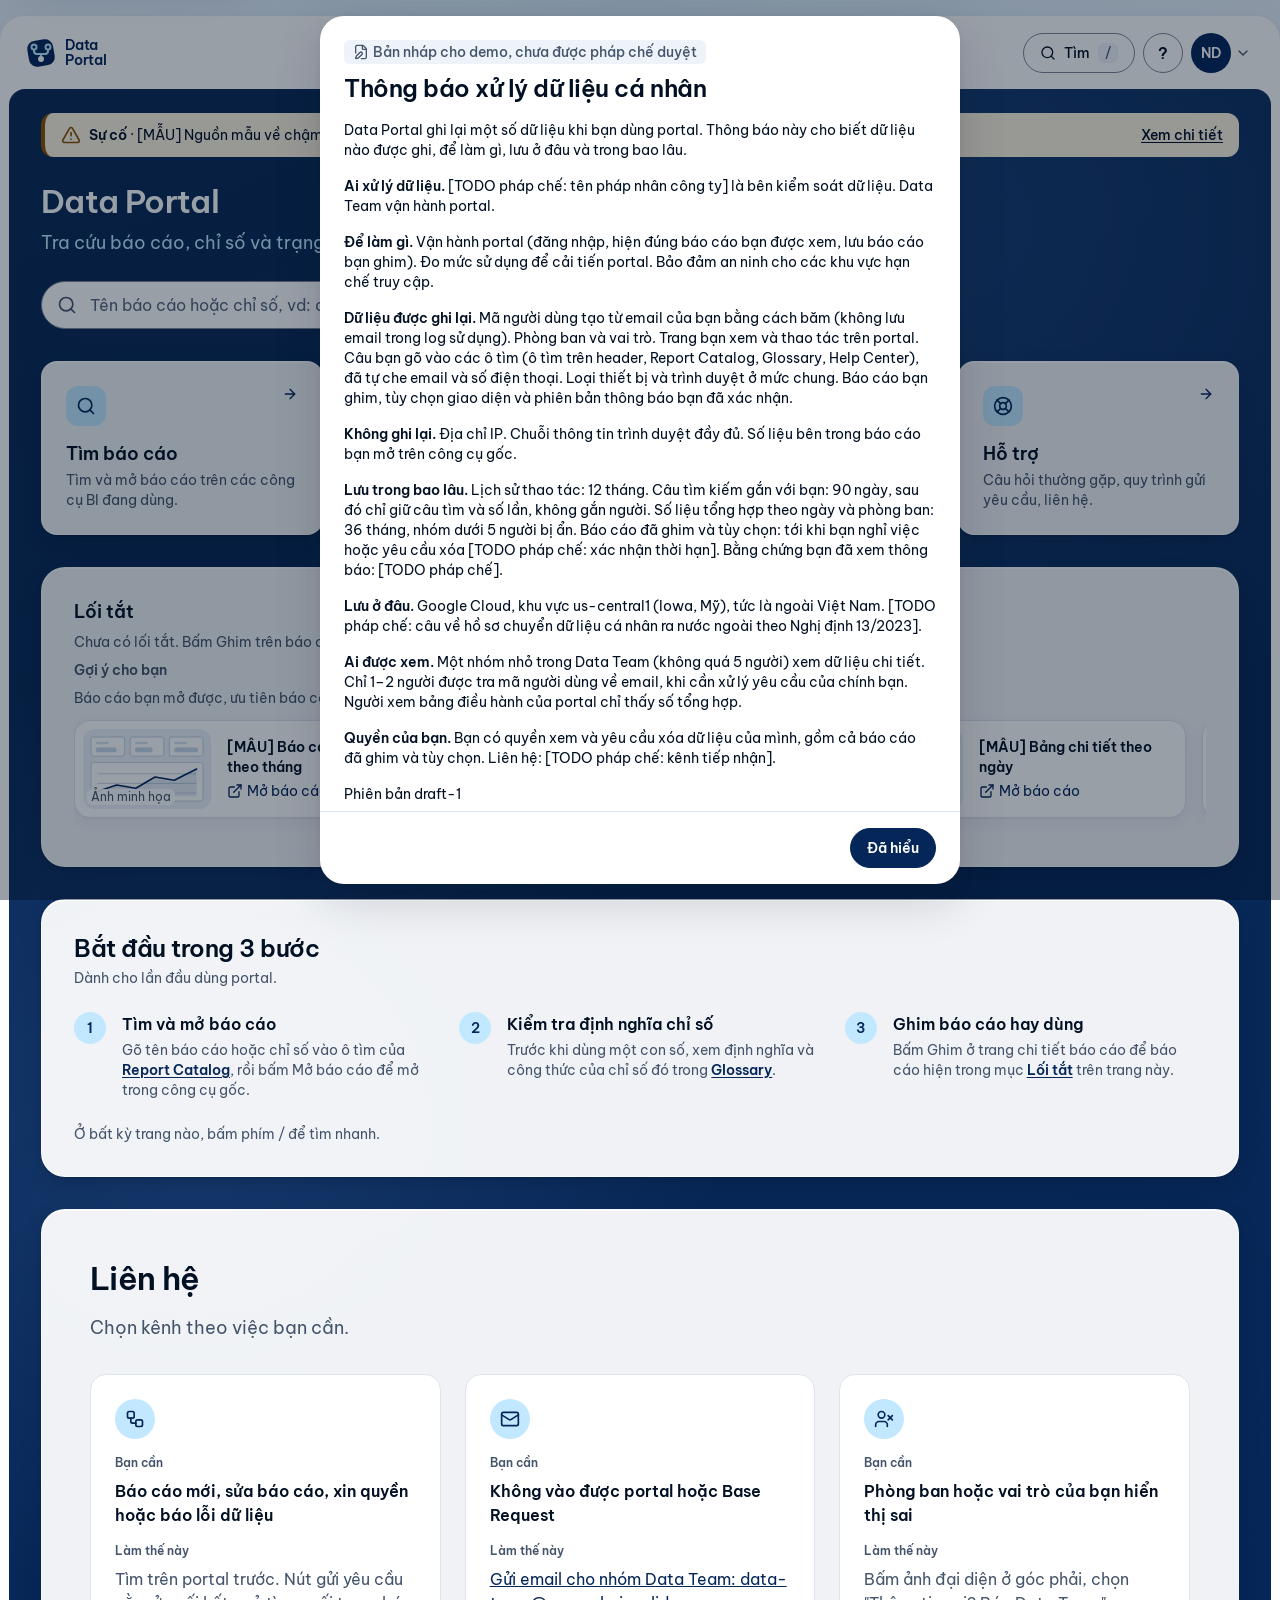
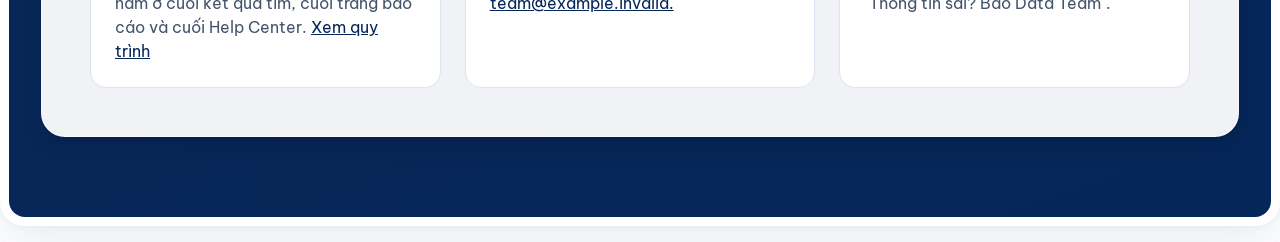
==== index.html @ cdd602af "Deploy prototype build from feat/catalog-v3 (73fa796) Co-Authored-By: Claude Opus 5.5 <noreply@anthr" ====
<!doctype html>
<html lang="vi">
  <head>
    <meta charset="UTF-8" />
    <meta name="viewport" content="width=device-width, initial-scale=1.0" />
    <meta name="robots" content="noindex, nofollow" />
    <meta name="referrer" content="no-referrer" />
    <link rel="icon" type="image/svg+xml" href="./assets/favicon-LpK0YqdS.svg" />
    <title>Data Portal</title>
    <script type="module" crossorigin src="./assets/index-B3Zd-dQx.js"></script>
    <link rel="stylesheet" crossorigin href="./assets/index-C2v8ZZpq.css">
  </head>
  <body>
    <div id="root"></div>
  </body>
</html>
---- assets/index-C2v8ZZpq.css ----
@font-face{font-family:Be Vietnam Pro;font-style:normal;font-display:swap;font-weight:400;src:url(./be-vietnam-pro-vietnamese-400-normal-CRcqvyg1.woff2) format("woff2"),url(./be-vietnam-pro-vietnamese-400-normal-BuGn0gnm.woff) format("woff");unicode-range:U+0102-0103,U+0110-0111,U+0128-0129,U+0168-0169,U+01A0-01A1,U+01AF-01B0,U+0300-0301,U+0303-0304,U+0308-0309,U+0323,U+0329,U+1EA0-1EF9,U+20AB}@font-face{font-family:Be Vietnam Pro;font-style:normal;font-display:swap;font-weight:400;src:url(./be-vietnam-pro-latin-ext-400-normal-CiZNW1ec.woff2) format("woff2"),url(./be-vietnam-pro-latin-ext-400-normal-DYBYyMQr.woff) format("woff");unicode-range:U+0100-02BA,U+02BD-02C5,U+02C7-02CC,U+02CE-02D7,U+02DD-02FF,U+0304,U+0308,U+0329,U+1D00-1DBF,U+1E00-1E9F,U+1EF2-1EFF,U+2020,U+20A0-20AB,U+20AD-20C0,U+2113,U+2C60-2C7F,U+A720-A7FF}@font-face{font-family:Be Vietnam Pro;font-style:normal;font-display:swap;font-weight:400;src:url(./be-vietnam-pro-latin-400-normal-PpnXBOrz.woff2) format("woff2"),url(./be-vietnam-pro-latin-400-normal-bXgqVju9.woff) format("woff");unicode-range:U+0000-00FF,U+0131,U+0152-0153,U+02BB-02BC,U+02C6,U+02DA,U+02DC,U+0304,U+0308,U+0329,U+2000-206F,U+20AC,U+2122,U+2191,U+2193,U+2212,U+2215,U+FEFF,U+FFFD}@font-face{font-family:Be Vietnam Pro;font-style:normal;font-display:swap;font-weight:500;src:url(./be-vietnam-pro-vietnamese-500-normal-DREgrEoJ.woff2) format("woff2"),url(./be-vietnam-pro-vietnamese-500-normal-CfdwVo8-.woff) format("woff");unicode-range:U+0102-0103,U+0110-0111,U+0128-0129,U+0168-0169,U+01A0-01A1,U+01AF-01B0,U+0300-0301,U+0303-0304,U+0308-0309,U+0323,U+0329,U+1EA0-1EF9,U+20AB}@font-face{font-family:Be Vietnam Pro;font-style:normal;font-display:swap;font-weight:500;src:url(./be-vietnam-pro-latin-ext-500-normal-h0Fp6aX0.woff2) format("woff2"),url(./be-vietnam-pro-latin-ext-500-normal-CK0UkkKf.woff) format("woff");unicode-range:U+0100-02BA,U+02BD-02C5,U+02C7-02CC,U+02CE-02D7,U+02DD-02FF,U+0304,U+0308,U+0329,U+1D00-1DBF,U+1E00-1E9F,U+1EF2-1EFF,U+2020,U+20A0-20AB,U+20AD-20C0,U+2113,U+2C60-2C7F,U+A720-A7FF}@font-face{font-family:Be Vietnam Pro;font-style:normal;font-display:swap;font-weight:500;src:url(./be-vietnam-pro-latin-500-normal-B6LVzGNe.woff2) format("woff2"),url(./be-vietnam-pro-latin-500-normal-BJkVuMHw.woff) format("woff");unicode-range:U+0000-00FF,U+0131,U+0152-0153,U+02BB-02BC,U+02C6,U+02DA,U+02DC,U+0304,U+0308,U+0329,U+2000-206F,U+20AC,U+2122,U+2191,U+2193,U+2212,U+2215,U+FEFF,U+FFFD}@font-face{font-family:Be Vietnam Pro;font-style:normal;font-display:swap;font-weight:600;src:url(./be-vietnam-pro-vietnamese-600-normal-nyU-ZL2p.woff2) format("woff2"),url(./be-vietnam-pro-vietnamese-600-normal-DkpCIyan.woff) format("woff");unicode-range:U+0102-0103,U+0110-0111,U+0128-0129,U+0168-0169,U+01A0-01A1,U+01AF-01B0,U+0300-0301,U+0303-0304,U+0308-0309,U+0323,U+0329,U+1EA0-1EF9,U+20AB}@font-face{font-family:Be Vietnam Pro;font-style:normal;font-display:swap;font-weight:600;src:url(./be-vietnam-pro-latin-ext-600-normal-BNd8euf0.woff2) format("woff2"),url(./be-vietnam-pro-latin-ext-600-normal-BeUwKxhG.woff) format("woff");unicode-range:U+0100-02BA,U+02BD-02C5,U+02C7-02CC,U+02CE-02D7,U+02DD-02FF,U+0304,U+0308,U+0329,U+1D00-1DBF,U+1E00-1E9F,U+1EF2-1EFF,U+2020,U+20A0-20AB,U+20AD-20C0,U+2113,U+2C60-2C7F,U+A720-A7FF}@font-face{font-family:Be Vietnam Pro;font-style:normal;font-display:swap;font-weight:600;src:url(./be-vietnam-pro-latin-600-normal-BZDkUTrt.woff2) format("woff2"),url(./be-vietnam-pro-latin-600-normal-5IO4e7bK.woff) format("woff");unicode-range:U+0000-00FF,U+0131,U+0152-0153,U+02BB-02BC,U+02C6,U+02DA,U+02DC,U+0304,U+0308,U+0329,U+2000-206F,U+20AC,U+2122,U+2191,U+2193,U+2212,U+2215,U+FEFF,U+FFFD}:root{color-scheme:light;--color-page-bg-start: #eef3fa;--color-page-bg-end: #f7f9fc;--gradient-page: radial-gradient(120% 60% at 50% 0%, rgba(193, 232, 255, .45) 0%, rgba(193, 232, 255, 0) 60%), linear-gradient(180deg, var(--color-page-bg-start) 0%, var(--color-page-bg-end) 100%);--color-frame-bg: #ffffff;--color-frame-border: rgba(255, 255, 255, .7);--frame-max-width: none;--frame-margin: 16px;--frame-inset: 8px;--color-bg: #f4f7fb;--color-surface: #ffffff;--color-surface-subtle: #eef3fa;--color-surface-hover: #f4f7fb;--color-text: #021024;--color-text-muted: #44546b;--color-text-subtle: #56667e;--color-text-on-accent: #ffffff;--color-text-disabled: #8a99ad;--color-border: #dce4ef;--color-border-strong: #7c8596;--color-accent: #052659;--color-accent-hover: #021024;--color-accent-active: #021024;--color-accent-subtle: #c1e8ff;--color-accent-strong-text: #052659;--color-focus-ring: #052659;--color-focus-ring-inverse: #c1e8ff;--focus-ring-width: 2px;--focus-ring-offset: 2px;--focus-ring: var(--focus-ring-width) solid var(--color-focus-ring);--color-inverse-bg: #052659;--color-inverse-text: #ffffff;--color-inverse-text-muted: #c1e8ff;--color-inverse-link: #c1e8ff;--color-inverse-border: rgba(193, 232, 255, .24);--color-status-ok: #146c43;--color-status-ok-bg: #e7f5ed;--color-status-warn: #8a5300;--color-status-warn-bg: #fdf3e1;--color-status-danger: #b42318;--color-status-danger-bg: #fdecea;--color-status-neutral: #44546b;--color-status-neutral-bg: #eef3fa;--color-canvas: #052659;--gradient-canvas: radial-gradient(70% 45% at 72% 8%, rgba(27, 63, 117, .9) 0%, rgba(27, 63, 117, 0) 70%), radial-gradient(60% 40% at 15% 60%, rgba(27, 63, 117, .7) 0%, rgba(27, 63, 117, 0) 70%), linear-gradient(160deg, #0b2a55 0%, #052659 100%);--color-on-canvas-text: #ffffff;--color-on-canvas-text-muted: #c1e8ff;--color-on-canvas-link: #c1e8ff;--color-on-canvas-link-hover: #ffffff;--color-on-canvas-border: rgba(193, 232, 255, .35);--color-nav-bg: #ffffff;--color-nav-bg-scrolled: rgba(255, 255, 255, .85);--nav-blur: 16px;--nav-saturate: 140%;--nav-filter: blur(var(--nav-blur)) saturate(var(--nav-saturate));--shadow-nav: 0 1px 0 rgba(5, 38, 89, .1), 0 8px 24px -12px rgba(2, 16, 36, .35);--color-content-bg: rgba(255, 255, 255, .94);--color-content-bg-hover: #ffffff;--color-content-border: rgba(255, 255, 255, .65);--shadow-content: inset 0 1px 0 rgba(255, 255, 255, .9), 0 1px 2px rgba(2, 16, 36, .2), 0 8px 24px -8px rgba(2, 16, 36, .35);--shadow-content-hover: inset 0 1px 0 rgba(255, 255, 255, 1), 0 2px 4px rgba(2, 16, 36, .24), 0 16px 40px -12px rgba(2, 16, 36, .45);--color-control-bg: #ffffff;--color-control-bg-hover: #f4f7fb;--color-control-bg-active: #eef3fa;--color-control-border: #7c8596;--color-control-border-hover: #44546b;--color-control-selected-bg: #c1e8ff;--color-control-selected-text: #052659;--color-control-disabled-bg: #eef3fa;--color-control-disabled-border: #dce4ef;--color-control-disabled-text: #8a99ad;--control-active-shift: 1px;--color-overlay-bg: rgba(255, 255, 255, .9);--overlay-blur: 24px;--overlay-saturate: 160%;--overlay-filter: blur(var(--overlay-blur)) saturate(var(--overlay-saturate));--color-overlay-border: rgba(255, 255, 255, .8);--shadow-overlay: 0 0 0 1px rgba(2, 16, 36, .1), 0 2px 8px rgba(2, 16, 36, .12), 0 24px 56px rgba(2, 16, 36, .32);--color-glass-bg: var(--color-nav-bg-scrolled);--color-glass-bg-strong: var(--color-overlay-bg);--color-glass-border: rgba(5, 38, 89, .1);--glass-blur: var(--nav-blur);--glass-saturate: var(--nav-saturate);--glass-filter: var(--nav-filter);--color-glass-fallback: #ffffff;--color-decor-strong: #5483b3;--color-decor: #7da0ca;--color-decor-tint: #c1e8ff;--color-decor-ring: rgba(125, 160, 202, .24);--color-connector: #5483b3;--gradient-hero: radial-gradient( 60% 80% at 50% 0%, rgba(193, 232, 255, .6) 0%, rgba(193, 232, 255, 0) 70% );--color-blueprint-bg: #eaf1fa;--color-blueprint-line: #b8c7db;--color-blueprint-block: #d5e1ef;--color-blueprint-data: rgba(84, 131, 179, .32);--color-blueprint-label-bg: rgba( 255, 255, 255, .9 );--color-scrim: rgba(2, 16, 36, .4);--color-skeleton: #e4ebf4;--color-skeleton-highlight: #eef3fa;--font-family-base: "Be Vietnam Pro", system-ui, -apple-system, "Segoe UI", Roboto, "Helvetica Neue", Arial, sans-serif;--font-family-mono: ui-monospace, "SFMono-Regular", Menlo, Consolas, monospace;--font-weight-regular: 400;--font-weight-medium: 500;--font-weight-semibold: 600;--font-size-caption: 12px;--line-height-caption: 16px;--font-size-small: 14px;--line-height-small: 20px;--font-size-body: 16px;--line-height-body: 24px;--font-size-lead: 18px;--line-height-lead: 28px;--font-size-title-sm: 18px;--line-height-title-sm: 24px;--font-size-title: 24px;--line-height-title: 32px;--font-size-display: 32px;--line-height-display: 40px;--letter-spacing-tight: -.02em;--space-half: 4px;--space-1: 8px;--space-2: 16px;--space-3: 24px;--space-4: 32px;--space-5: 40px;--space-6: 48px;--space-8: 64px;--space-10: 80px;--space-12: 96px;--size-control-sm: 32px;--size-control: 40px;--size-control-lg: 48px;--size-icon-sm: 16px;--size-icon: 20px;--icon-stroke-width: 2;--size-header: 72px;--size-logo: 32px;--size-tab-dot: 4px;--size-thumb-card-w: 128px;--size-thumb-card-h: 80px;--size-thumb-detail-max-w: 480px;--layout-max-width: 1440px;--layout-gutter: 32px;--layout-reading-width: 720px;--scroll-padding-top: calc(var(--size-header) + var(--space-1));--radius-sm: 6px;--radius-md: 12px;--radius-lg: 16px;--radius-xl: 24px;--radius-pill: 999px;--radius-control: 999px;--radius-frame: 24px;--radius-canvas: 16px;--shadow-card: 0 1px 2px rgba(5, 38, 89, .04), 0 4px 16px rgba(5, 38, 89, .05);--shadow-card-hover: 0 2px 4px rgba(5, 38, 89, .05), 0 12px 32px rgba(5, 38, 89, .1);--shadow-float: 0 16px 48px rgba(2, 16, 36, .16), 0 2px 8px rgba(2, 16, 36, .06);--shadow-header: 0 1px 0 rgba(5, 38, 89, .08);--shadow-frame: 0 24px 64px rgba(5, 38, 89, .08), 0 2px 8px rgba(5, 38, 89, .04);--z-base: 0;--z-sticky: 100;--z-dropdown: 200;--z-popover: 300;--z-toast: 400;--z-dialog: 500;--z-skip-link: 600;--duration-instant: 0ms;--duration-fast: .12s;--duration-base: .2s;--duration-slow: .32s;--easing-standard: cubic-bezier(.2, 0, 0, 1);--easing-exit: cubic-bezier(.4, 0, 1, 1)}@supports not ((backdrop-filter: blur(1px)) or (-webkit-backdrop-filter: blur(1px))){:root{--color-nav-bg-scrolled: var(--color-glass-fallback);--color-overlay-bg: var(--color-glass-fallback);--nav-filter: none;--overlay-filter: none}}@media(prefers-reduced-transparency:reduce){:root{--color-nav-bg-scrolled: var(--color-glass-fallback);--color-overlay-bg: var(--color-glass-fallback);--color-content-bg: var(--color-glass-fallback);--nav-filter: none;--overlay-filter: none}}@media(min-width:1440px){:root{--layout-gutter: 48px}}@media(prefers-reduced-motion:reduce){:root{--duration-fast: 0ms;--duration-base: 0ms;--duration-slow: 0ms}}@media(prefers-contrast:more){:root{--color-border: #7c8596;--color-text-muted: #22324a;--color-text-subtle: #22324a;--color-nav-bg-scrolled: var(--color-glass-fallback);--color-overlay-bg: var(--color-glass-fallback);--color-content-bg: var(--color-glass-fallback);--color-content-border: #7c8596;--color-overlay-border: #7c8596;--nav-filter: none;--overlay-filter: none;--gradient-canvas: none;--color-on-canvas-text-muted: #ffffff;--color-on-canvas-link: #ffffff}}@media(forced-colors:active){:root{--color-focus-ring: Highlight;--color-focus-ring-inverse: Highlight;--color-accent: LinkText;--color-border: CanvasText;--color-border-strong: CanvasText;--color-connector: CanvasText;--gradient-canvas: none;--color-content-border: CanvasText;--color-overlay-border: CanvasText;--color-on-canvas-link: LinkText;--nav-filter: none;--overlay-filter: none}}*,*:before,*:after{box-sizing:border-box}html{scroll-padding-top:var(--scroll-padding-top)}html,body{margin:0}body{font-family:var(--font-family-base);font-size:var(--font-size-body);line-height:var(--line-height-body);color:var(--color-text);background:var(--gradient-page);background-attachment:fixed;min-height:100dvh;-webkit-font-smoothing:antialiased}@media(max-width:859px){html{scroll-padding-top:calc(64px + var(--space-1))}}[hidden]{display:none!important}:focus-visible{outline:var(--focus-ring);outline-offset:var(--focus-ring-offset)}h1[tabindex="-1"]:focus:not(:focus-visible){outline:none}h1,h2,h3,p,ol,ul,dl,dd{margin:0}a{color:var(--color-accent)}button,input,select,textarea{font:inherit;color:inherit}svg.lucide{stroke-width:var(--icon-stroke-width);flex-shrink:0}.sr-only{position:absolute;width:1px;height:1px;padding:0;margin:-1px;overflow:hidden;clip:rect(0,0,0,0);white-space:nowrap;border:0}kbd{font-family:inherit}@media(prefers-reduced-motion:reduce){*,*:before,*:after{animation-duration:0ms!important;transition-duration:0ms!important;scroll-behavior:auto!important}}._btn_1yvcb_3{display:inline-flex;align-items:center;justify-content:center;gap:var(--space-1);min-height:var(--size-control);padding:0 var(--space-2);border-radius:var(--radius-control);font-family:inherit;font-size:var(--font-size-small);line-height:var(--line-height-small);font-weight:var(--font-weight-semibold);text-decoration:none;cursor:pointer;white-space:nowrap;transition:background-color var(--duration-fast) var(--easing-standard),border-color var(--duration-fast) var(--easing-standard),box-shadow var(--duration-fast) var(--easing-standard)}._btn_1yvcb_3:active:not(:disabled):not([aria-disabled=true]){transform:translateY(var(--control-active-shift))}._btn_1yvcb_3:disabled,._btn_1yvcb_3[aria-disabled=true]{cursor:default;background:var(--color-control-disabled-bg);border-color:var(--color-control-disabled-border);color:var(--color-control-disabled-text)}._btn_1yvcb_3 svg{width:var(--size-icon-sm);height:var(--size-icon-sm)}._primary_1yvcb_42{background:var(--color-accent);color:var(--color-text-on-accent);border:1px solid var(--color-accent)}._primary_1yvcb_42:hover:not(:disabled){background:var(--color-accent-hover);border-color:var(--color-accent-hover)}._primary_1yvcb_42:active:not(:disabled){background:var(--color-accent-active)}._secondary_1yvcb_55{background:var(--color-control-bg);color:var(--color-text);border:1px solid var(--color-control-border)}._secondary_1yvcb_55:hover:not(:disabled){background:var(--color-control-bg-hover);border-color:var(--color-control-border-hover)}._secondary_1yvcb_55:active:not(:disabled){background:var(--color-control-bg-active)}._small_1yvcb_68{min-height:var(--size-control-sm);padding:0 var(--space-2)}._large_1yvcb_73{min-height:var(--size-control-lg);padding:0 var(--space-3);font-size:var(--font-size-body)}._link_1yvcb_79{display:inline-flex;align-items:center;gap:var(--space-half);color:var(--color-accent);background:none;border:0;padding:0;font-size:inherit;cursor:pointer;text-decoration:none}._link_1yvcb_79:hover{text-decoration:underline}._canvasLink_1yvcb_97._canvasLink_1yvcb_97{color:var(--color-on-canvas-link);text-decoration:underline}._canvasLink_1yvcb_97._canvasLink_1yvcb_97:hover{color:var(--color-on-canvas-link-hover)}._canvasLink_1yvcb_97._canvasLink_1yvcb_97:focus-visible{outline-color:var(--color-focus-ring-inverse)}._link_1yvcb_79 svg{width:var(--size-icon-sm);height:var(--size-icon-sm)}._badge_1yvcb_113{display:inline-flex;align-items:center;gap:var(--space-half);height:24px;padding:0 var(--space-1);border-radius:var(--radius-sm);font-size:var(--font-size-small);line-height:var(--line-height-small);font-weight:var(--font-weight-medium);white-space:nowrap;border:1px solid transparent}._badge_1yvcb_113 svg{width:var(--size-icon-sm);height:var(--size-icon-sm)}._neutral_1yvcb_130{color:var(--color-status-neutral);background:var(--color-status-neutral-bg)}._ok_1yvcb_134{color:var(--color-status-ok);background:var(--color-status-ok-bg)}._warn_1yvcb_138{color:var(--color-status-warn);background:var(--color-status-warn-bg)}._danger_1yvcb_142{color:var(--color-status-danger);background:var(--color-status-danger-bg)}._certified_1yvcb_147{color:var(--color-accent-strong-text);background:var(--color-accent-subtle)}._eyebrow_1yvcb_153{display:inline-flex;align-items:center;gap:var(--space-half);padding:var(--space-half) var(--space-2);border-radius:var(--radius-pill);background:var(--color-accent-subtle);color:var(--color-accent-strong-text);font-size:var(--font-size-caption);line-height:var(--line-height-caption);font-weight:var(--font-weight-semibold)}._eyebrow_1yvcb_153 svg{width:14px;height:14px}button._badge_1yvcb_113{cursor:pointer;font-family:inherit}button._badge_1yvcb_113:hover{border-color:currentColor}@media(max-width:599px){._badge_1yvcb_113{white-space:normal;height:auto;min-height:24px;padding-top:2px;padding-bottom:2px}}._tipContent_1yvcb_190{max-width:min(320px,calc(100vw - 32px));padding:var(--space-2);border-radius:var(--radius-lg);background:var(--color-overlay-bg);border:1px solid var(--color-overlay-border);box-shadow:var(--shadow-overlay);font-size:var(--font-size-small);line-height:var(--line-height-small);color:var(--color-text);z-index:var(--z-popover);backdrop-filter:var(--overlay-filter);-webkit-backdrop-filter:var(--overlay-filter);overflow-wrap:anywhere}@media(forced-colors:active){._badge_1yvcb_113{border-color:CanvasText}}._separator_1p35l_1{height:1px;margin:var(--space-half) 0;background:var(--color-border)}._groupLabel_1p35l_9,._panelTitle_1p35l_10{display:flex;align-items:center;gap:var(--space-1);font-weight:var(--font-weight-semibold)}._groupLabel_1p35l_9{padding:var(--space-1) var(--space-1) var(--space-half);font-size:var(--font-size-caption);line-height:var(--line-height-caption);color:var(--color-text-muted)}._groupLabel_1p35l_9 svg,._panelTitle_1p35l_10 svg,._indicator_1p35l_26 svg,._error_1p35l_27 svg{width:var(--size-icon-sm);height:var(--size-icon-sm);flex:none}._item_1p35l_1{display:flex;align-items:center;gap:var(--space-1);min-height:var(--size-control);padding:var(--space-half) var(--space-1);border-radius:var(--radius-md);color:var(--color-text);cursor:pointer;outline:none}._item_1p35l_1[data-highlighted]{background:var(--color-accent-subtle);color:var(--color-accent-strong-text);outline:var(--focus-ring);outline-offset:-2px}._indicator_1p35l_26{display:inline-flex;align-items:center;justify-content:center;width:var(--size-icon-sm);flex:none}._text_1p35l_62{display:flex;flex-direction:column;min-width:0;text-align:left}._label_1p35l_69{font-size:var(--font-size-small);line-height:var(--line-height-small);overflow-wrap:anywhere}._email_1p35l_75{font-size:var(--font-size-caption);line-height:var(--line-height-caption);font-weight:var(--font-weight-regular);color:var(--color-text-muted);overflow-wrap:anywhere}._item_1p35l_1[data-highlighted] ._email_1p35l_75{color:inherit}._status_1p35l_87:empty{display:none}._status_1p35l_87{padding:var(--space-half) var(--space-1);font-size:var(--font-size-caption);line-height:var(--line-height-caption)}._pending_1p35l_97{color:var(--color-text-muted)}._error_1p35l_27{display:flex;align-items:center;gap:var(--space-1);color:var(--color-status-danger)}._panel_1p35l_10{display:flex;flex-direction:column;gap:var(--space-2);margin-top:var(--space-3);padding:var(--space-3);background:var(--color-surface);color:var(--color-text);border:1px solid var(--color-border);border-radius:var(--radius-xl)}._panelTitle_1p35l_10{margin:0;font-size:var(--font-size-small);line-height:var(--line-height-small)}._list_1p35l_128{display:flex;flex-direction:column;gap:var(--space-1);margin:0;padding:0;list-style:none}._list_1p35l_128 ._rowButton_1p35l_137{width:100%;justify-content:flex-start;padding:var(--space-1) var(--space-2);white-space:normal}._currentRow_1p35l_144{display:flex;align-items:center;gap:var(--space-1);padding:var(--space-1) var(--space-2);border:1px solid var(--color-border);border-radius:var(--radius-control);background:var(--color-accent-subtle);color:var(--color-accent-strong-text)}._currentRow_1p35l_144 ._email_1p35l_75{color:inherit}._currentTag_1p35l_159{margin-left:auto;font-size:var(--font-size-caption);line-height:var(--line-height-caption)}._dialog_1gkeo_4{padding:0;border:0;color:var(--color-text);max-width:none;max-height:none}._dialog_1gkeo_4::backdrop{background:var(--color-scrim)}._title_1gkeo_16{font-size:var(--font-size-title);line-height:var(--line-height-title);font-weight:var(--font-weight-semibold);letter-spacing:var(--letter-spacing-tight)}._title_1gkeo_16:focus{outline:none}._palette_1gkeo_29{margin:12vh auto auto;width:min(640px,calc(100vw - 32px));max-height:calc(100dvh - 12vh - 16px);border-radius:var(--radius-lg);background:var(--color-overlay-bg);backdrop-filter:var(--overlay-filter);-webkit-backdrop-filter:var(--overlay-filter);border:1px solid var(--color-overlay-border);box-shadow:var(--shadow-overlay)}._palette_1gkeo_29[open]{display:flex;flex-direction:column}._paletteBody_1gkeo_47{display:flex;flex-direction:column;min-height:0;max-height:inherit}._inputRow_1gkeo_54{display:flex;align-items:center;gap:var(--space-1);padding:0 var(--space-2);border-bottom:1px solid var(--color-border)}._inputRow_1gkeo_54 svg{width:var(--size-icon);height:var(--size-icon);color:var(--color-text-muted)}._input_1gkeo_54{flex:1;min-width:0;height:var(--size-control-lg);border:0;background:transparent;font-size:var(--font-size-body)}._input_1gkeo_54:focus{outline:none}._input_1gkeo_54::placeholder{color:var(--color-text-muted)}._input_1gkeo_54::-webkit-search-cancel-button{-webkit-appearance:none;appearance:none}._inputRow_1gkeo_54:focus-within{box-shadow:inset 0 -2px 0 var(--color-focus-ring)}._count_1gkeo_94{padding:var(--space-1) var(--space-2) 0;font-size:var(--font-size-caption);line-height:var(--line-height-caption);color:var(--color-text-muted)}._count_1gkeo_94:empty{display:none}._list_1gkeo_105{flex:1;min-height:0;overflow-y:auto;margin:0;padding:var(--space-1);list-style:none}._list_1gkeo_105:empty{display:none}._option_1gkeo_118{display:flex;align-items:center;gap:var(--space-2);min-height:48px;padding:var(--space-1) var(--space-2);border-radius:var(--radius-md);cursor:pointer}._option_1gkeo_118:hover{background:var(--color-surface-hover)}._option_1gkeo_118[aria-selected=true]{background:var(--color-accent-subtle);color:var(--color-accent-strong-text)}._optionIcon_1gkeo_137{display:inline-flex;flex-shrink:0;color:var(--color-text-muted)}._option_1gkeo_118[aria-selected=true] ._optionIcon_1gkeo_137{color:var(--color-accent)}._optionIcon_1gkeo_137 svg{width:var(--size-icon-sm);height:var(--size-icon-sm)}._optionText_1gkeo_152{display:flex;flex-direction:column;min-width:0}._optionTitle_1gkeo_158{font-size:var(--font-size-small);line-height:var(--line-height-small);font-weight:var(--font-weight-medium);overflow-wrap:anywhere}._optionSub_1gkeo_165{font-size:var(--font-size-caption);line-height:var(--line-height-caption);color:var(--color-text-muted);overflow-wrap:anywhere}._optionKind_1gkeo_172{margin-left:auto;flex-shrink:0;font-size:var(--font-size-caption);line-height:var(--line-height-caption);color:var(--color-text-muted)}._paletteFoot_1gkeo_180{display:flex;flex-wrap:wrap;align-items:center;gap:var(--space-1) var(--space-2);padding:var(--space-1) var(--space-2);border-top:1px solid var(--color-border);font-size:var(--font-size-caption);line-height:var(--line-height-caption);color:var(--color-text-muted)}._seeAll_1gkeo_192{font-size:var(--font-size-small);font-weight:var(--font-weight-medium);overflow-wrap:anywhere}._hint_1gkeo_198{flex:1;min-width:0}._textButton_1gkeo_203{display:inline-flex;align-items:center;gap:var(--space-half);min-height:32px;padding:0 var(--space-1);border:0;border-radius:var(--radius-md);background:transparent;color:var(--color-text);font-family:inherit;font-size:var(--font-size-small);font-weight:var(--font-weight-medium);cursor:pointer}._textButton_1gkeo_203:hover{background:var(--color-surface-hover)}._textButton_1gkeo_203 svg{width:var(--size-icon-sm);height:var(--size-icon-sm)}._notice_1gkeo_229{margin:auto;width:min(640px,calc(100vw - 32px));max-height:calc(100dvh - 32px);border-radius:var(--radius-xl);background:var(--color-surface);color:var(--color-text);box-shadow:var(--shadow-float);overflow:hidden}._notice_1gkeo_229[open]{display:flex;flex-direction:column}._noticeHead_1gkeo_246{display:flex;flex-direction:column;align-items:flex-start;gap:var(--space-1);padding:var(--space-3) var(--space-3) var(--space-2)}._noticeBody_1gkeo_254{flex:1;min-height:0;overflow-y:auto;display:flex;flex-direction:column;gap:var(--space-2);padding:0 var(--space-3) var(--space-3);font-size:var(--font-size-small);line-height:var(--line-height-small);color:var(--color-text)}._noticeBody_1gkeo_254:focus-visible{outline:var(--focus-ring);outline-offset:-2px}._noticeFoot_1gkeo_272{display:flex;justify-content:flex-end;padding:var(--space-2) var(--space-3);border-top:1px solid var(--color-border)}._drawer_1gkeo_280{margin:0 0 0 auto;width:min(400px,100vw);height:100dvh;max-height:100dvh;border-radius:var(--radius-xl) 0 0 var(--radius-xl);background:var(--color-overlay-bg);backdrop-filter:var(--overlay-filter);-webkit-backdrop-filter:var(--overlay-filter);border-left:1px solid var(--color-overlay-border);box-shadow:var(--shadow-overlay)}._drawer_1gkeo_280[open]{display:flex;flex-direction:column}._drawerHead_1gkeo_299{display:flex;align-items:flex-start;justify-content:space-between;gap:var(--space-2);padding:var(--space-3) var(--space-3) var(--space-2)}._drawerTitle_1gkeo_307{font-size:var(--font-size-title-sm);line-height:var(--line-height-title-sm);font-weight:var(--font-weight-semibold);overflow-wrap:anywhere}._drawerBody_1gkeo_314{flex:1;min-height:0;overflow-y:auto;display:flex;flex-direction:column;gap:var(--space-3);padding:0 var(--space-3) var(--space-3)}._drawerBlock_1gkeo_324{display:flex;flex-direction:column;gap:var(--space-1);font-size:var(--font-size-small);line-height:var(--line-height-small)}._drawerBlock_1gkeo_324 h3{font-size:var(--font-size-small);line-height:var(--line-height-small);font-weight:var(--font-weight-semibold);color:var(--color-text-muted)}._drawerBlock_1gkeo_324 ol,._drawerBlock_1gkeo_324 ul{display:flex;flex-direction:column;gap:var(--space-half);padding-left:var(--space-3)}._drawerFoot_1gkeo_347{display:flex;flex-direction:column;align-items:flex-start;gap:var(--space-1);padding:var(--space-2) var(--space-3);border-top:1px solid var(--color-border);font-size:var(--font-size-small)}@media(max-width:599px){._palette_1gkeo_29{margin-top:8px;width:calc(100vw - 16px);max-height:calc(100dvh - 16px)}._notice_1gkeo_229{width:calc(100vw - 16px);max-height:calc(100dvh - 16px)}._noticeHead_1gkeo_246{padding:var(--space-2) var(--space-2) var(--space-1)}._noticeBody_1gkeo_254{padding:0 var(--space-2) var(--space-2)}._noticeFoot_1gkeo_272{padding:var(--space-2)}._noticeFoot_1gkeo_272>button{width:100%;min-height:var(--size-control-lg)}._drawer_1gkeo_280{width:100vw;border-radius:0;border-left:0}}._logo_l1cyf_2{display:inline-flex;align-items:center;gap:var(--space-1);min-width:0;color:var(--color-accent)}._mark_l1cyf_10{display:block;flex-shrink:0;width:var(--size-logo);height:var(--size-logo)}._frame_l1cyf_17{fill:var(--color-accent)}._line_l1cyf_21{fill:none;stroke:var(--color-accent-subtle);stroke-width:2;stroke-linecap:round;stroke-linejoin:round}._node_l1cyf_29{fill:var(--color-accent);stroke:var(--color-accent-subtle);stroke-width:2}._hub_l1cyf_35{fill:var(--color-surface)}._word_l1cyf_40{display:flex;flex-direction:column;font-size:var(--font-size-small);line-height:15px;font-weight:var(--font-weight-semibold);letter-spacing:-.2px;white-space:nowrap}._dark_l1cyf_51{color:var(--color-inverse-text)}._dark_l1cyf_51 ._frame_l1cyf_17{fill:var(--color-accent-subtle)}._dark_l1cyf_51 ._line_l1cyf_21{stroke:var(--color-accent)}._dark_l1cyf_51 ._node_l1cyf_29{fill:var(--color-accent-subtle);stroke:var(--color-accent)}._dark_l1cyf_51 ._hub_l1cyf_35{fill:var(--color-accent)}@media(forced-colors:active){._frame_l1cyf_17{fill:CanvasText}._node_l1cyf_29{fill:CanvasText;stroke:Canvas}._line_l1cyf_21{stroke:Canvas}._hub_l1cyf_35{fill:Canvas}}._header_1i8e4_2{position:sticky;top:0;z-index:var(--z-sticky);height:var(--size-header);border-radius:var(--radius-frame) var(--radius-frame) 0 0;background:var(--color-nav-bg);transition:background-color var(--duration-base) var(--easing-standard),box-shadow var(--duration-base) var(--easing-standard)}._header_1i8e4_2[data-scrolled]{background:var(--color-nav-bg-scrolled);backdrop-filter:var(--nav-filter);-webkit-backdrop-filter:var(--nav-filter);box-shadow:var(--shadow-nav)}._inner_1i8e4_24{display:grid;grid-template-columns:minmax(0,1fr) auto minmax(0,1fr);align-items:center;gap:var(--space-2);height:100%;padding:0 var(--space-3)}._brand_1i8e4_33{display:inline-flex;align-items:center;justify-self:start;min-width:0;padding:var(--space-half);margin-left:calc(-1 * var(--space-half));text-decoration:none;border-radius:var(--radius-md)}._desktopNav_1i8e4_44{height:100%}._tabs_1i8e4_48{display:flex;align-items:center;gap:var(--space-half);height:100%;margin:0;padding:0;list-style:none}._tabs_1i8e4_48 li{display:flex}._tab_1i8e4_48{position:relative;display:inline-flex;align-items:center;height:var(--size-control);padding:0 var(--space-2);border-radius:var(--radius-control);font-size:var(--font-size-small);line-height:var(--line-height-small);font-weight:var(--font-weight-medium);color:var(--color-text-muted);text-decoration:none;white-space:nowrap;transition:color var(--duration-fast) var(--easing-standard)}._tab_1i8e4_48:hover{color:var(--color-text)}._tabActive_1i8e4_83{color:var(--color-accent);font-weight:var(--font-weight-semibold)}._tabs_1i8e4_48 ._tabActive_1i8e4_83:after{content:"";position:absolute;left:50%;bottom:2px;width:var(--size-tab-dot);height:var(--size-tab-dot);margin-left:calc(var(--size-tab-dot) / -2);border-radius:var(--radius-pill);background:var(--color-accent)}._actions_1i8e4_100{display:flex;align-items:center;justify-content:flex-end;gap:var(--space-1);min-width:0}._mobileNav_1i8e4_108{display:none}._pill_1i8e4_113{display:inline-flex;align-items:center;gap:var(--space-1);flex-shrink:0;height:var(--size-control);padding:0 var(--space-2);border:1px solid var(--color-control-border);border-radius:var(--radius-control);background:var(--color-control-bg);color:var(--color-text);font-family:inherit;font-size:var(--font-size-small);line-height:var(--line-height-small);font-weight:var(--font-weight-medium);white-space:nowrap;cursor:pointer;transition:background-color var(--duration-fast) var(--easing-standard),border-color var(--duration-fast) var(--easing-standard)}._pill_1i8e4_113:hover,._round_1i8e4_136:hover{background:var(--color-control-bg-hover);border-color:var(--color-control-border-hover)}._pill_1i8e4_113:active,._round_1i8e4_136:active{background:var(--color-control-bg-active)}._pill_1i8e4_113 svg{width:var(--size-icon-sm);height:var(--size-icon-sm)}._kbd_1i8e4_152{order:1;display:inline-flex;align-items:center;justify-content:center;min-width:20px;height:20px;padding:0 var(--space-half);border-radius:var(--radius-sm);background:var(--color-surface-subtle);color:var(--color-text-muted);font-size:var(--font-size-caption);line-height:var(--line-height-caption);font-weight:var(--font-weight-medium)}._round_1i8e4_136{display:inline-flex;align-items:center;justify-content:center;flex-shrink:0;width:var(--size-control);height:var(--size-control);padding:0;border:1px solid var(--color-control-border);border-radius:var(--radius-pill);background:var(--color-control-bg);color:var(--color-text);font-family:inherit;font-size:var(--font-size-body);line-height:1;font-weight:var(--font-weight-semibold);cursor:pointer}._avatarTrigger_1i8e4_188{display:inline-flex;align-items:center;gap:var(--space-half);flex-shrink:0;height:var(--size-control);padding:0 var(--space-half) 0 0;border:0;border-radius:var(--radius-pill);background:transparent;cursor:pointer;color:var(--color-text-muted)}._chevron_1i8e4_202{width:var(--size-icon-sm);height:var(--size-icon-sm)}._avatar_1i8e4_188,._avatarPlaceholder_1i8e4_208{display:inline-flex;align-items:center;justify-content:center;flex-shrink:0;width:var(--size-control);height:var(--size-control);border-radius:var(--radius-pill);background:var(--color-accent);color:var(--color-text-on-accent);font-size:var(--font-size-small);font-weight:var(--font-weight-semibold)}._avatarPlaceholder_1i8e4_208{background:var(--color-skeleton)}._menuContent_1i8e4_227,._dropdown_1i8e4_228{padding:var(--space-1);border-radius:var(--radius-lg);background:var(--color-overlay-bg);backdrop-filter:var(--overlay-filter);-webkit-backdrop-filter:var(--overlay-filter);border:1px solid var(--color-overlay-border);box-shadow:var(--shadow-overlay);z-index:var(--z-dropdown)}._menuContent_1i8e4_227{width:min(320px,calc(100vw - 16px))}._dropdown_1i8e4_228{width:min(280px,calc(100vw - 16px))}._menuList_1i8e4_247{display:flex;flex-direction:column;gap:var(--space-half);margin:0;padding:0;list-style:none}._menuList_1i8e4_247 ._tab_1i8e4_48{display:flex;gap:var(--space-1);width:100%;height:48px;padding:0 var(--space-2);border-radius:var(--radius-md);color:var(--color-text)}._menuList_1i8e4_247 ._tab_1i8e4_48:hover{background:var(--color-surface-hover)}._menuList_1i8e4_247 ._tabActive_1i8e4_83{background:var(--color-accent-subtle);color:var(--color-accent-strong-text)}._menuList_1i8e4_247 ._tabActive_1i8e4_83:before{content:"";width:6px;height:6px;border-radius:var(--radius-pill);background:var(--color-accent)}._identity_1i8e4_283{display:flex;flex-direction:column;gap:2px;padding:var(--space-1);min-width:0}._identityName_1i8e4_291{font-weight:var(--font-weight-semibold);font-size:var(--font-size-small);line-height:var(--line-height-small);overflow-wrap:anywhere}._identityOrg_1i8e4_298{font-size:var(--font-size-caption);line-height:var(--line-height-caption);color:var(--color-text-muted);overflow-wrap:anywhere}._item_1i8e4_305{display:flex;align-items:center;gap:var(--space-1);min-height:var(--size-control);padding:0 var(--space-1);border-radius:var(--radius-md);font-size:var(--font-size-small);line-height:var(--line-height-small);color:var(--color-text);text-decoration:none;cursor:pointer;outline:none}._item_1i8e4_305 svg{width:var(--size-icon-sm);height:var(--size-icon-sm)}._item_1i8e4_305[data-highlighted]{background:var(--color-accent-subtle);color:var(--color-accent-strong-text);outline:var(--focus-ring);outline-offset:-2px}._separator_1i8e4_333{height:1px;margin:var(--space-half) 0;background:var(--color-border)}@media(max-width:859px){._header_1i8e4_2{height:64px}._inner_1i8e4_24{grid-template-columns:minmax(0,1fr) auto;padding:0 var(--space-2)}._desktopNav_1i8e4_44{display:none}._mobileNav_1i8e4_108{display:block}._kbd_1i8e4_152{display:none}}@media(max-width:599px){._header_1i8e4_2{border-radius:0}._inner_1i8e4_24{gap:var(--space-half);padding:0 12px}._actions_1i8e4_100{gap:var(--space-half)}._iconOnlyNarrow_1i8e4_372{width:var(--size-control);padding:0;gap:0;justify-content:center;font-size:0;line-height:0}._iconOnlyNarrow_1i8e4_372 svg{width:var(--size-icon);height:var(--size-icon)}._avatarTrigger_1i8e4_188{padding:0}._chevron_1i8e4_202{display:none}}._bar_lsk1n_2{display:flex;flex-wrap:wrap;align-items:center;gap:var(--space-half) var(--space-1);padding:12px var(--space-2);border-radius:var(--radius-md);border-left:4px solid var(--color-status-warn);background:var(--color-status-warn-bg);color:var(--color-text);font-size:var(--font-size-small);line-height:var(--line-height-small);min-width:0}._bar_lsk1n_2[data-severity=error]{border-left-color:var(--color-status-danger);background:var(--color-status-danger-bg)}._icon_lsk1n_22{width:var(--size-icon);height:var(--size-icon);color:var(--color-status-warn)}._bar_lsk1n_2[data-severity=error] ._icon_lsk1n_22{color:var(--color-status-danger)}._text_lsk1n_32{flex:1 1 240px;min-width:0;overflow-wrap:anywhere}._link_lsk1n_38{color:var(--color-text);font-weight:var(--font-weight-medium);text-decoration:underline;text-underline-offset:2px}@media(forced-colors:active){._bar_lsk1n_2{border:1px solid CanvasText}}._page_194pk_3{display:flex;flex-direction:column;gap:var(--space-3);min-width:0}._narrow_194pk_11{max-width:var(--layout-reading-width);margin:var(--space-8) auto;padding:0 var(--space-2)}._head_194pk_17{display:flex;flex-direction:column;gap:var(--space-1);min-width:0}._h1_194pk_24{font-size:var(--font-size-display);line-height:var(--line-height-display);font-weight:var(--font-weight-semibold);letter-spacing:var(--letter-spacing-tight);overflow-wrap:anywhere;min-width:0}._subtitle_194pk_33{color:var(--color-on-canvas-text-muted);max-width:var(--layout-reading-width)}._h1_194pk_24:focus-visible{outline-color:var(--color-focus-ring-inverse)}._page_194pk_3 ._canvasText_194pk_47{color:var(--color-on-canvas-text)}._page_194pk_3 ._canvasMuted_194pk_51{color:var(--color-on-canvas-text-muted)}._page_194pk_3 ._canvasCaption_194pk_55{color:var(--color-on-canvas-text-muted);font-size:var(--font-size-small);line-height:var(--line-height-small)}._page_194pk_3 ._canvasCaptionXs_194pk_61{color:var(--color-on-canvas-text-muted);font-size:var(--font-size-caption);line-height:var(--line-height-caption)}._section_194pk_69{display:flex;flex-direction:column;gap:var(--space-2);padding:var(--space-4);background:var(--color-content-bg);color:var(--color-text);border:1px solid var(--color-content-border);border-radius:var(--radius-xl);box-shadow:var(--shadow-content);min-width:0}._panel_194pk_82{display:flex;flex-direction:column;gap:var(--space-2);align-items:flex-start;padding:var(--space-4);background:var(--color-content-bg);color:var(--color-text);border:1px solid var(--color-content-border);border-radius:var(--radius-xl);box-shadow:var(--shadow-content);max-width:560px;width:100%;min-width:0}._toolbar_194pk_100{display:flex;flex-direction:column;gap:var(--space-2);padding:var(--space-2) var(--space-3);background:var(--color-content-bg);color:var(--color-text);border:1px solid var(--color-content-border);border-radius:var(--radius-xl);box-shadow:var(--shadow-content);min-width:0}._section_194pk_69 ._h1_194pk_24:focus-visible,._panel_194pk_82 ._h1_194pk_24:focus-visible{outline-color:var(--color-focus-ring)}._section_194pk_69 ._subtitle_194pk_33,._panel_194pk_82 ._subtitle_194pk_33,._toolbar_194pk_100 ._subtitle_194pk_33{color:var(--color-text-muted)}._centered_194pk_125{align-self:center;margin:var(--space-6) auto}._panelTitle_194pk_130{display:flex;align-items:center;gap:var(--space-1);font-size:var(--font-size-title-sm);line-height:var(--line-height-title-sm);font-weight:var(--font-weight-semibold)}._panelTitle_194pk_130 svg{width:var(--size-icon);height:var(--size-icon);color:var(--color-text-muted)}._displayTitle_194pk_145{font-size:var(--font-size-display);line-height:var(--line-height-display);font-weight:var(--font-weight-semibold);letter-spacing:var(--letter-spacing-tight)}._muted_194pk_44{color:var(--color-text-muted);font-size:var(--font-size-small);line-height:var(--line-height-small)}._badgeRow_194pk_158{display:flex;flex-wrap:wrap;align-items:center;gap:var(--space-1);min-width:0}._h2_194pk_166{font-size:var(--font-size-title-sm);line-height:var(--line-height-title-sm);font-weight:var(--font-weight-semibold)}._skeleton_194pk_172{border-radius:var(--radius-md);background:var(--color-skeleton)}@media(prefers-reduced-motion:no-preference){._skeleton_194pk_172{background:linear-gradient(90deg,var(--color-skeleton) 0%,var(--color-skeleton-highlight) 50%,var(--color-skeleton) 100%);background-size:200% 100%;animation:_shimmer_194pk_1 1.2s linear infinite}}@keyframes _shimmer_194pk_1{0%{background-position:200% 0}to{background-position:-200% 0}}@media(max-width:599px){._h1_194pk_24,._displayTitle_194pk_145{font-size:var(--font-size-title);line-height:var(--line-height-title)}._section_194pk_69,._panel_194pk_82{padding:var(--space-3)}._toolbar_194pk_100{padding:var(--space-2)}}._frame_ld0wj_2{position:relative;overflow:hidden;border-radius:var(--radius-md);background:var(--color-blueprint-bg);aspect-ratio:16 / 10;width:100%}._frame_ld0wj_2 svg,._frame_ld0wj_2 img{display:block;width:100%;height:100%}._frame_ld0wj_2 img{object-fit:cover}._iconFrame_ld0wj_22{display:flex;align-items:center;justify-content:center;background:var(--color-surface-subtle);color:var(--color-text-muted)}._iconFrame_ld0wj_22 svg{width:var(--size-icon);height:var(--size-icon)}._label_ld0wj_36{position:absolute;left:var(--space-half);bottom:var(--space-half);padding:0 var(--space-half);border-radius:var(--radius-sm);background:var(--color-blueprint-label-bg);color:var(--color-text-muted);font-size:var(--font-size-caption);line-height:var(--line-height-caption)}button._label_ld0wj_36{border:0;font-family:inherit;cursor:pointer;display:inline-flex;align-items:center;gap:2px}button._label_ld0wj_36 svg{width:12px;height:12px}._fBg_ld0wj_63{fill:var(--color-blueprint-bg)}._fBlock_ld0wj_66{fill:var(--color-blueprint-block)}._fData_ld0wj_69{fill:var(--color-blueprint-data)}._fLine_ld0wj_72{fill:var(--color-blueprint-line)}._fAccent_ld0wj_75{fill:var(--color-accent)}._fSurface_ld0wj_78{fill:var(--color-surface)}._fNone_ld0wj_81{fill:none}._sLine_ld0wj_84{stroke:var(--color-blueprint-line)}._sBlock_ld0wj_87{stroke:var(--color-blueprint-block)}._sAccent_ld0wj_90{stroke:var(--color-accent)}._stats_shvtg_6{display:flex;flex-wrap:wrap;align-items:center;gap:var(--space-half) var(--space-1);color:var(--color-text-muted);font-size:var(--font-size-small);line-height:var(--line-height-small);min-width:0}._stats_shvtg_6 b{color:var(--color-text);font-weight:var(--font-weight-semibold)}._statsSep_shvtg_22{color:var(--color-text-muted)}._statsBtn_shvtg_26{display:inline-flex;align-items:center;gap:var(--space-half);min-height:24px;padding:0 var(--space-1);border:0;border-radius:var(--radius-pill);background:transparent;color:var(--color-text-muted);font-family:inherit;font-size:inherit;line-height:inherit;cursor:pointer}._statsBtn_shvtg_26:hover{text-decoration:underline;text-underline-offset:3px}._statsBtn_shvtg_26[aria-pressed=true]{background:var(--color-control-selected-bg);color:var(--color-control-selected-text)}._statsBtn_shvtg_26[aria-pressed=true] b{color:var(--color-control-selected-text)}._statsBtn_shvtg_26 svg{width:var(--size-icon-sm);height:var(--size-icon-sm)}._statsSkeleton_shvtg_61{display:inline-block;width:80px;height:16px}._deptTabs_shvtg_70{position:relative;display:flex;gap:var(--space-half);border-bottom:1px solid var(--color-border);overflow-x:auto;scrollbar-width:thin;min-width:0}._deptTab_shvtg_70{position:relative;display:inline-flex;align-items:center;gap:var(--space-1);flex-shrink:0;min-height:var(--size-control-lg);padding:0 var(--space-2);margin-bottom:-1px;border:0;border-bottom:2px solid transparent;background:transparent;color:var(--color-text-muted);font-family:inherit;font-size:var(--font-size-small);line-height:var(--line-height-small);font-weight:var(--font-weight-medium);white-space:nowrap;cursor:pointer}._deptTab_shvtg_70:hover{color:var(--color-text)}._deptTab_shvtg_70:focus-visible{outline-offset:-2px}._deptTab_shvtg_70[data-state=checked]{color:var(--color-accent);border-bottom-color:var(--color-accent);font-weight:var(--font-weight-semibold)}._deptCount_shvtg_115{padding:0 var(--space-1);border-radius:var(--radius-pill);background:var(--color-surface-subtle);color:var(--color-text-muted);font-size:var(--font-size-caption);line-height:var(--line-height-caption);font-weight:var(--font-weight-semibold)}._deptTab_shvtg_70[data-state=checked] ._deptCount_shvtg_115{background:var(--color-accent-subtle);color:var(--color-accent-strong-text)}._pill_shvtg_131{display:inline-flex;align-items:center;gap:var(--space-half);min-height:var(--size-control-sm);padding:0 var(--space-2);border:1px dashed var(--color-control-border);border-radius:var(--radius-pill);background:var(--color-control-bg);color:var(--color-text);font-family:inherit;font-size:var(--font-size-small);line-height:var(--line-height-small);cursor:pointer;max-width:100%}._pill_shvtg_131:hover{background:var(--color-control-bg-hover);border-color:var(--color-control-border-hover)}._pill_shvtg_131[data-active]{border-style:solid;border-color:var(--color-accent);background:var(--color-control-selected-bg);color:var(--color-control-selected-text)}._pill_shvtg_131 svg{flex-shrink:0;width:var(--size-icon-sm);height:var(--size-icon-sm)}._pillValue_shvtg_166{font-weight:var(--font-weight-semibold);overflow:hidden;text-overflow:ellipsis;white-space:nowrap}._pop_shvtg_173{width:min(264px,calc(100vw - 32px));padding:var(--space-1);border-radius:var(--radius-lg);background:var(--color-overlay-bg);border:1px solid var(--color-overlay-border);box-shadow:var(--shadow-overlay);backdrop-filter:var(--overlay-filter);-webkit-backdrop-filter:var(--overlay-filter);color:var(--color-text);z-index:var(--z-popover)}@supports not ((backdrop-filter: blur(1px)) or (-webkit-backdrop-filter: blur(1px))){._pop_shvtg_173{background:var(--color-glass-fallback)}}@media(prefers-reduced-transparency:reduce){._pop_shvtg_173{background:var(--color-glass-fallback);backdrop-filter:none;-webkit-backdrop-filter:none}}._popList_shvtg_200{display:flex;flex-direction:column;max-height:280px;overflow-y:auto;margin:0;padding:0;border:0;min-width:0}._popOpt_shvtg_211{display:flex;align-items:center;gap:var(--space-1);min-height:var(--size-control);padding:0 var(--space-1);border-radius:var(--radius-md);font-size:var(--font-size-small);line-height:var(--line-height-small);cursor:pointer}._popOpt_shvtg_211:hover{background:var(--color-control-bg-hover)}._popOpt_shvtg_211[data-dim]{color:var(--color-text-muted)}._popOpt_shvtg_211 svg{flex-shrink:0;width:var(--size-icon-sm);height:var(--size-icon-sm);color:var(--color-text-muted)}._popBox_shvtg_238{flex-shrink:0;width:var(--size-icon-sm);height:var(--size-icon-sm);margin:0;accent-color:var(--color-accent);cursor:pointer}._popCount_shvtg_247{margin-left:auto;color:var(--color-text-muted);font-size:var(--font-size-caption);line-height:var(--line-height-caption)}._popFoot_shvtg_254{display:flex;justify-content:space-between;gap:var(--space-1);margin-top:var(--space-half);padding-top:var(--space-1);border-top:1px solid var(--color-border)}._popGhost_shvtg_263,._popDone_shvtg_264{min-height:var(--size-control-sm);padding:0 var(--space-2);border-radius:var(--radius-control);font-family:inherit;font-size:var(--font-size-small);font-weight:var(--font-weight-semibold);cursor:pointer}._popGhost_shvtg_263{border:0;background:transparent;color:var(--color-accent)}._popGhost_shvtg_263:hover:not(:disabled){text-decoration:underline}._popGhost_shvtg_263:disabled{color:var(--color-control-disabled-text);cursor:default}._popDone_shvtg_264{border:1px solid var(--color-control-border);background:var(--color-control-bg);color:var(--color-text)}._popDone_shvtg_264:hover{background:var(--color-control-bg-hover)}._incident_shvtg_300{display:inline-flex;align-items:center;gap:var(--space-half);min-height:24px;padding:0 var(--space-1);border-radius:var(--radius-sm);background:var(--color-status-warn-bg);color:var(--color-status-warn);font-size:var(--font-size-small);line-height:var(--line-height-small);font-weight:var(--font-weight-medium)}._incident_shvtg_300 svg{width:var(--size-icon-sm);height:var(--size-icon-sm)}._meta_shvtg_320{display:flex;flex-wrap:wrap;align-items:center;gap:var(--space-half) var(--space-1);color:var(--color-text-muted);font-size:var(--font-size-small);line-height:var(--line-height-small);min-width:0}._metaItem_shvtg_331{display:inline-flex;align-items:center;gap:var(--space-half);min-width:0}._metaItem_shvtg_331 svg{flex-shrink:0;width:var(--size-icon-sm);height:var(--size-icon-sm)}._metaSep_shvtg_344{color:var(--color-text-muted)}._metaLink_shvtg_348{display:inline-flex;align-items:center;min-height:24px;color:var(--color-accent);text-decoration:underline;text-underline-offset:3px}._titleRow_shvtg_357{display:flex;flex-wrap:wrap;align-items:center;gap:var(--space-1);min-width:0}._pinStatus_shvtg_365{flex-basis:100%;color:var(--color-text-muted);font-size:var(--font-size-caption);line-height:var(--line-height-caption)}._pinStatus_shvtg_365:empty{display:none}._rows_shvtg_377{display:flex;flex-direction:column;gap:var(--space-1);margin:0;padding:0;list-style:none;min-width:0}._row_shvtg_377{display:grid;grid-template-columns:168px minmax(0,1fr) auto;gap:var(--space-3);align-items:center;padding:var(--space-2) var(--space-3) var(--space-2) var(--space-2);background:var(--color-content-bg);color:var(--color-text);border:1px solid var(--color-content-border);border-radius:var(--radius-lg);box-shadow:var(--shadow-content);min-width:0;transition:box-shadow var(--duration-fast) var(--easing-standard)}._row_shvtg_377:hover{background:var(--color-content-bg-hover);box-shadow:var(--shadow-content-hover)}._rowVisual_shvtg_407{min-width:0}._rowMain_shvtg_411{display:flex;flex-direction:column;gap:var(--space-half);min-width:0}._rowName_shvtg_418{font-size:var(--font-size-body);line-height:var(--line-height-body);font-weight:var(--font-weight-semibold);overflow-wrap:anywhere;min-width:0}._rowName_shvtg_418 a,._featName_shvtg_427 a{color:var(--color-text);text-decoration:underline;text-decoration-color:transparent;text-underline-offset:4px;text-decoration-thickness:1.5px}._rowName_shvtg_418 a:hover,._featName_shvtg_427 a:hover,._row_shvtg_377:hover ._rowName_shvtg_418 a,._feat_shvtg_427:hover ._featName_shvtg_427 a{text-decoration-color:currentColor}._rowDesc_shvtg_442{color:var(--color-text-muted);white-space:nowrap;overflow:hidden;text-overflow:ellipsis}._rowActions_shvtg_449{display:flex;flex-wrap:wrap;align-items:center;justify-content:flex-end;gap:var(--space-1);max-width:280px}._featGrid_shvtg_459{display:grid;grid-template-columns:repeat(4,minmax(0,1fr));gap:var(--space-2);margin:0;padding:0;list-style:none;min-width:0}._featGrid_shvtg_459[data-cols="2"]{grid-template-columns:repeat(2,minmax(0,1fr))}._featGrid_shvtg_459[data-cols="3"]{grid-template-columns:repeat(3,minmax(0,1fr))}._featGrid_shvtg_459>li{display:flex;min-width:0}._feat_shvtg_427{display:flex;flex-direction:column;width:100%;overflow:hidden;background:var(--color-content-bg);color:var(--color-text);border:1px solid var(--color-content-border);border-radius:var(--radius-lg);box-shadow:var(--shadow-content);min-width:0}._feat_shvtg_427:hover{background:var(--color-content-bg-hover);box-shadow:var(--shadow-content-hover)}._featVisual_shvtg_500{position:relative}._featVisual_shvtg_500>div:first-child{border-radius:0}._featBadges_shvtg_508{display:flex;flex-wrap:wrap;gap:var(--space-1);order:-1}._featOpen_shvtg_515{flex:1}._featBody_shvtg_519{display:flex;flex-direction:column;gap:var(--space-1);flex:1;padding:var(--space-2);min-width:0}._featName_shvtg_427{display:-webkit-box;-webkit-line-clamp:2;-webkit-box-orient:vertical;overflow:hidden;font-size:var(--font-size-body);line-height:var(--line-height-body);font-weight:var(--font-weight-semibold);overflow-wrap:anywhere}._featDesc_shvtg_539{min-height:calc(2 * var(--line-height-small));display:-webkit-box;-webkit-line-clamp:2;-webkit-box-orient:vertical;overflow:hidden;color:var(--color-text-muted);font-size:var(--font-size-small);line-height:var(--line-height-small)}._featActions_shvtg_550{display:flex;flex-wrap:wrap;align-items:center;gap:var(--space-1);margin-top:auto;padding-top:var(--space-1)}._pinbar_shvtg_560{display:grid;grid-template-columns:112px minmax(0,1fr);align-items:center;gap:var(--space-1) var(--space-2);padding:var(--space-2) var(--space-3);background:var(--color-content-bg);color:var(--color-text);border:1px solid var(--color-content-border);border-radius:var(--radius-lg);box-shadow:var(--shadow-content);min-width:0}._pinLabel_shvtg_574{display:inline-flex;align-items:center;gap:var(--space-half);color:var(--color-text-muted);font-size:var(--font-size-small);line-height:var(--line-height-small);font-weight:var(--font-weight-semibold)}._pinLabel_shvtg_574 svg{flex-shrink:0;width:var(--size-icon-sm);height:var(--size-icon-sm)}._pinHint_shvtg_590{grid-column:2;color:var(--color-text-muted);font-size:var(--font-size-caption);line-height:var(--line-height-caption)}._pinChips_shvtg_597{display:flex;gap:var(--space-1);margin:0;padding:0 0 var(--space-half);list-style:none;overflow-x:auto;scrollbar-width:thin;min-width:0}._pinChips_shvtg_597>li{flex-shrink:0}._pinChip_shvtg_597{display:inline-flex;align-items:center;gap:var(--space-1);min-height:var(--size-control);max-width:280px;padding:0 var(--space-2) 0 var(--space-1);border:1px solid var(--color-border);border-radius:var(--radius-md);background:var(--color-surface);color:var(--color-text);font-size:var(--font-size-small);line-height:var(--line-height-small);text-decoration:none}._pinName_shvtg_628{overflow:hidden;text-overflow:ellipsis;white-space:nowrap;min-width:0}._pinNoAccess_shvtg_635{display:inline-flex;align-items:center;gap:var(--space-half);flex-shrink:0;color:var(--color-text-muted);font-size:var(--font-size-caption);line-height:var(--line-height-caption)}._pinChip_shvtg_597:hover{background:var(--color-control-bg-hover);border-color:var(--color-control-border)}._pinChip_shvtg_597:focus-visible{outline-offset:-2px}._pinChip_shvtg_597 svg{flex-shrink:0;width:var(--size-icon-sm);height:var(--size-icon-sm);color:var(--color-text-muted)}._pinSkeleton_shvtg_661{width:160px;height:var(--size-control)}@media(max-width:1000px){._featGrid_shvtg_459{grid-template-columns:none;grid-auto-flow:column;grid-auto-columns:minmax(min(272px,100%),1fr);overflow-x:auto;padding-bottom:var(--space-1);scroll-snap-type:x mandatory}._featGrid_shvtg_459[data-cols]{grid-template-columns:none}._featGrid_shvtg_459>li{scroll-snap-align:start}}@media(max-width:760px){._row_shvtg_377{grid-template-columns:112px minmax(0,1fr);gap:var(--space-2);padding:var(--space-2)}._rowActions_shvtg_449{grid-column:1 / -1;justify-content:flex-start;max-width:none}._rowActions_shvtg_449>a,._rowActions_shvtg_449>button{flex:1}._rowDesc_shvtg_442{white-space:normal;display:-webkit-box;-webkit-line-clamp:2;-webkit-box-orient:vertical}}@media(max-width:599px){._row_shvtg_377{grid-template-columns:96px minmax(0,1fr)}._hideNarrow_shvtg_710{display:none}._pinbar_shvtg_560{grid-template-columns:minmax(0,1fr);padding:var(--space-2)}._pinHint_shvtg_590{grid-column:1}._pinChip_shvtg_597{max-width:240px}}@media(forced-colors:active){._deptTab_shvtg_70[data-state=checked]{border-bottom-color:Highlight}._pill_shvtg_131[data-active]{border-color:Highlight}}._card_iu487_3{display:grid;grid-template-rows:auto 1fr auto;grid-template-areas:"visual" "body" "action";height:100%;min-width:0;background:var(--color-content-bg);color:var(--color-text);border:1px solid var(--color-content-border);border-radius:var(--radius-lg);box-shadow:var(--shadow-content);transition:box-shadow var(--duration-fast) var(--easing-standard)}._card_iu487_3:hover{box-shadow:var(--shadow-content-hover)}._visual_iu487_24{grid-area:visual;min-width:0;padding:var(--space-1) var(--space-1) 0}._body_iu487_30{grid-area:body;min-width:0;display:flex;flex-direction:column;gap:var(--space-1);padding:var(--space-2) var(--space-2) var(--space-2)}._action_iu487_39{grid-area:action;display:flex;align-items:center;justify-content:space-between;gap:var(--space-1);padding:12px var(--space-2);border-top:1px solid var(--color-border);min-width:0}._titleRow_iu487_51{display:flex;flex-wrap:wrap;align-items:center;gap:var(--space-1);min-width:0}._name_iu487_59{order:1;flex:1 1 100%;min-width:0;font-size:var(--font-size-title-sm);line-height:var(--line-height-title-sm);font-weight:var(--font-weight-semibold);overflow-wrap:anywhere;display:-webkit-box;-webkit-line-clamp:2;-webkit-box-orient:vertical;overflow:hidden}._name_iu487_59 a{color:var(--color-text);text-decoration:none;border-radius:var(--radius-sm)}._name_iu487_59 a:hover{color:var(--color-accent);text-decoration:underline}._description_iu487_84{font-size:var(--font-size-small);line-height:var(--line-height-small);color:var(--color-text-muted);overflow-wrap:anywhere;display:-webkit-box;-webkit-line-clamp:2;-webkit-box-orient:vertical;overflow:hidden}._meta_iu487_95,._updated_iu487_96{display:flex;flex-wrap:wrap;align-items:center;gap:0 var(--space-half);font-size:var(--font-size-small);line-height:var(--line-height-small);color:var(--color-text-muted);min-width:0;overflow-wrap:anywhere}._meta_iu487_95{margin-top:auto}._meta_iu487_95 svg{width:var(--size-icon-sm);height:var(--size-icon-sm)}._sep_iu487_117{padding:0 2px}._unknown_iu487_121{display:inline-flex;align-items:center;gap:var(--space-half);color:var(--color-status-neutral)}._unknown_iu487_121 svg{width:var(--size-icon-sm);height:var(--size-icon-sm)}._noLink_iu487_133{font-size:var(--font-size-small);color:var(--color-text-muted)}._compact_iu487_139{display:grid;grid-template-columns:var(--size-thumb-card-w) minmax(0,1fr);gap:var(--space-2);align-items:center;padding:var(--space-1);background:var(--color-surface);color:var(--color-text);border:1px solid var(--color-border);border-radius:var(--radius-lg);box-shadow:var(--shadow-card);min-width:0}._compactVisual_iu487_153{width:var(--size-thumb-card-w)}._compactBody_iu487_157{display:flex;flex-direction:column;gap:var(--space-half);min-width:0;padding-right:var(--space-1)}._compactName_iu487_165{font-size:var(--font-size-small);line-height:var(--line-height-small);font-weight:var(--font-weight-semibold);overflow-wrap:anywhere;display:-webkit-box;-webkit-line-clamp:2;-webkit-box-orient:vertical;overflow:hidden}._compactName_iu487_165 a{color:var(--color-text);text-decoration:none}._compactName_iu487_165 a:hover{color:var(--color-accent);text-decoration:underline}._compactActions_iu487_186{display:flex;flex-wrap:wrap;align-items:center;gap:var(--space-half) var(--space-1);font-size:var(--font-size-small);line-height:var(--line-height-small);color:var(--color-text-muted)}@media(max-width:599px){._action_iu487_39>a{flex:1;min-height:var(--size-control)}._compact_iu487_139{grid-template-columns:96px minmax(0,1fr)}._compactVisual_iu487_153{width:96px}}._compactNoAccess_iu487_209{display:inline-flex;align-items:center;gap:var(--space-half);color:var(--color-status-neutral)}._compactNoAccess_iu487_209 svg{width:var(--size-icon-sm);height:var(--size-icon-sm)}._section_qz4tu_4{display:flex;flex-direction:column;gap:var(--space-1);padding:var(--space-4);background:var(--color-content-bg);color:var(--color-text);border:1px solid var(--color-content-border);border-radius:var(--radius-xl);box-shadow:var(--shadow-content);min-width:0}._skeletonRow_qz4tu_17{display:flex;gap:var(--space-2);margin:0;padding:var(--space-half) 0 var(--space-2);list-style:none;min-width:0}._skeletonCell_qz4tu_26{flex:0 0 min(360px,30%);height:96px}@media(max-width:959px){._section_qz4tu_4{padding:var(--space-3)}}@media(max-width:599px){._skeletonCell_qz4tu_26{flex-basis:100%}._skeletonCell_qz4tu_26:nth-child(n+2){display:none}}._title_qz4tu_46{font-size:var(--font-size-title-sm);line-height:var(--line-height-title-sm);font-weight:var(--font-weight-semibold)}._title_qz4tu_46:focus:not(:focus-visible){outline:none}._title_qz4tu_46{scroll-margin-top:calc(var(--size-header) + var(--space-2))}._loadError_qz4tu_62{display:flex;align-items:center;gap:var(--space-1);color:var(--color-text-muted);font-size:var(--font-size-small);line-height:var(--line-height-small)}._loadError_qz4tu_62 svg{flex-shrink:0;width:var(--size-icon-sm);height:var(--size-icon-sm)}._subtitle_qz4tu_77{font-size:var(--font-size-small);line-height:var(--line-height-small);font-weight:var(--font-weight-semibold);color:var(--color-text-muted)}._scroller_qz4tu_84{display:flex;gap:var(--space-2);margin:0;padding:var(--space-half) var(--space-half) var(--space-2);list-style:none;overflow-x:auto;scroll-snap-type:x mandatory;min-width:0}._cell_qz4tu_95{flex:0 0 min(360px,85%);scroll-snap-align:start;min-width:0}._noAccess_qz4tu_101{display:inline-flex;align-items:center;gap:var(--space-half);color:var(--color-status-neutral)}._noAccess_qz4tu_101 svg{width:var(--size-icon-sm);height:var(--size-icon-sm)}._tools_qz4tu_113{display:flex;flex-wrap:wrap;gap:var(--space-half)}._tool_qz4tu_113{display:inline-flex;align-items:center;gap:2px;min-height:24px;padding:0 var(--space-1);border:1px solid var(--color-border-strong);border-radius:var(--radius-pill);background:var(--color-surface);color:var(--color-text);font-family:inherit;font-size:var(--font-size-caption);line-height:var(--line-height-caption);cursor:pointer}._tool_qz4tu_113:hover{background:var(--color-surface-hover)}._tool_qz4tu_113 svg{width:12px;height:12px}._searchForm_1u0pu_4{position:relative;display:flex;align-items:center;max-width:760px;width:100%}._searchIcon_1u0pu_12{position:absolute;left:var(--space-2);width:var(--size-icon);height:var(--size-icon);color:var(--color-text-muted);pointer-events:none}._search_1u0pu_4{width:100%;height:calc(var(--size-control-lg) + var(--space-1));padding:0 calc(var(--space-10) + var(--space-2)) 0 calc(var(--space-2) + var(--size-icon) + var(--space-1));border:1px solid var(--color-control-border);border-radius:var(--radius-pill);background:var(--color-control-bg);font-size:var(--font-size-body);min-width:0}._search_1u0pu_4:placeholder-shown{padding-right:var(--space-5)}._search_1u0pu_4::placeholder{color:var(--color-text-subtle)}._search_1u0pu_4::-webkit-search-cancel-button{-webkit-appearance:none;appearance:none}._clearSearch_1u0pu_47{position:absolute;right:var(--space-1);display:inline-flex;align-items:center;gap:var(--space-half);min-height:var(--size-control-sm);padding:0 var(--space-2);border:0;border-radius:var(--radius-pill);background:transparent;color:var(--color-text-muted);font-family:inherit;font-size:var(--font-size-small);cursor:pointer}._clearSearch_1u0pu_47:hover{background:var(--color-surface-hover);color:var(--color-text)}._clearSearch_1u0pu_47 svg{width:var(--size-icon-sm);height:var(--size-icon-sm)}._toolbar_1u0pu_75._toolbar_1u0pu_75{gap:var(--space-2);padding:var(--space-3)}._kbd_1u0pu_80{position:absolute;right:var(--space-2);padding:0 var(--space-1);border:1px solid var(--color-border);border-radius:var(--radius-sm);background:var(--color-surface-subtle);color:var(--color-text-subtle);font-family:var(--font-family-mono);font-size:var(--font-size-caption);line-height:var(--line-height-caption);pointer-events:none}._popular_1u0pu_94{display:flex;flex-wrap:wrap;align-items:center;gap:var(--space-1);color:var(--color-text-muted);font-size:var(--font-size-small);line-height:var(--line-height-small)}._popularChip_1u0pu_104{min-height:var(--size-control-sm);padding:0 var(--space-2);border:1px solid var(--color-control-border);border-radius:var(--radius-pill);background:var(--color-control-bg);color:var(--color-text);font-family:inherit;font-size:var(--font-size-small);cursor:pointer}._popularChip_1u0pu_104:hover{background:var(--color-control-bg-hover);border-color:var(--color-control-border-hover)}._popularChip_1u0pu_104[aria-pressed=true]{background:var(--color-control-selected-bg);color:var(--color-control-selected-text);border-color:var(--color-accent)}._vsep_1u0pu_127{width:1px;height:var(--space-3);background:var(--color-border)}._featured_1u0pu_134,._results_1u0pu_135{display:flex;flex-direction:column;gap:var(--space-2);min-width:0}._secHead_1u0pu_142{display:flex;flex-wrap:wrap;align-items:baseline;gap:var(--space-half) var(--space-2)}._secTitle_1u0pu_149{display:inline-flex;align-items:center;gap:var(--space-1);font-size:var(--font-size-title-sm);line-height:var(--line-height-title-sm);font-weight:var(--font-weight-semibold);overflow-wrap:anywhere;min-width:0}._secTitle_1u0pu_149 svg{flex-shrink:0;width:var(--size-icon);height:var(--size-icon)}._rhead_1u0pu_168{display:flex;flex-wrap:wrap;align-items:center;gap:var(--space-1) var(--space-2);padding:var(--space-2) var(--space-3);background:var(--color-content-bg);color:var(--color-text);border:1px solid var(--color-content-border);border-radius:var(--radius-lg);box-shadow:var(--shadow-content);min-width:0}._rTitle_1u0pu_182{font-size:var(--font-size-title-sm);line-height:var(--line-height-title-sm);font-weight:var(--font-weight-semibold);overflow-wrap:anywhere;min-width:0}._count_1u0pu_190{min-height:var(--line-height-small);color:var(--color-text-muted);font-size:var(--font-size-small);line-height:var(--line-height-small);overflow-wrap:anywhere;min-width:0}._showHidden_1u0pu_200{min-height:24px;padding:0 var(--space-half);text-decoration:underline}._sort_1u0pu_206{display:flex;align-items:center;gap:var(--space-1);margin-left:auto}._sortLabel_1u0pu_213{color:var(--color-text-muted);font-size:var(--font-size-small);line-height:var(--line-height-small)}._select_1u0pu_219{height:var(--size-control-sm);max-width:200px;padding:0 var(--space-4) 0 var(--space-2);border:1px solid var(--color-control-border);border-radius:var(--radius-pill);background-color:var(--color-control-bg);color:var(--color-text);font-family:inherit;font-size:var(--font-size-small);min-width:0;cursor:pointer}._more_1u0pu_233{display:flex;justify-content:center}._skeletonRow_1u0pu_238{height:128px;border-radius:var(--radius-lg)}._filters_1u0pu_244{display:flex;flex-wrap:wrap;align-items:center;gap:var(--space-1) var(--space-2);min-width:0}._switchGroup_1u0pu_252{display:flex;align-items:center;gap:var(--space-1);min-width:0}._filterLabel_1u0pu_259{font-size:var(--font-size-small);line-height:var(--line-height-small);font-weight:var(--font-weight-medium);color:var(--color-text);cursor:default}label._filterLabel_1u0pu_259{cursor:pointer}._switch_1u0pu_252{position:relative;flex-shrink:0;width:36px;height:20px;padding:0;border-radius:var(--radius-pill);border:1px solid var(--color-border-strong);background:var(--color-surface);color:var(--color-text);cursor:pointer;transition:background-color var(--duration-fast) var(--easing-standard)}._switch_1u0pu_252:before{content:"";position:absolute;inset:-3px -2px}._switch_1u0pu_252[data-state=checked]{background:var(--color-accent);border-color:var(--color-accent)}._thumb_1u0pu_298{display:block;width:14px;height:14px;border-radius:var(--radius-pill);background:var(--color-border-strong);transform:translate(2px);transition:transform var(--duration-fast) var(--easing-standard)}._switch_1u0pu_252[data-state=checked] ._thumb_1u0pu_298{background:var(--color-surface);transform:translate(18px)}@media(forced-colors:active){._thumb_1u0pu_298{border:1px solid CanvasText}}._empty_1u0pu_319{display:flex;flex-direction:column;gap:var(--space-2);align-items:flex-start;padding:var(--space-4);background:var(--color-content-bg);color:var(--color-text);border:1px solid var(--color-content-border);border-radius:var(--radius-xl);box-shadow:var(--shadow-content);min-width:0}._emptyTitle_1u0pu_333{display:flex;align-items:flex-start;gap:var(--space-1);font-size:var(--font-size-title-sm);line-height:var(--line-height-title-sm);font-weight:var(--font-weight-semibold);overflow-wrap:anywhere;min-width:0}._emptyTitle_1u0pu_333 svg{flex-shrink:0;width:var(--size-icon);height:var(--size-icon);margin-top:2px;color:var(--color-text-muted)}._emptyText_1u0pu_352{color:var(--color-text-muted)}._tips_1u0pu_356{display:flex;flex-direction:column;gap:var(--space-1);padding-left:var(--space-3);max-width:var(--layout-reading-width)}._end_1u0pu_365{display:flex;flex-direction:column;align-items:center;gap:var(--space-1);padding:var(--space-4);background:var(--color-surface);color:var(--color-text);border:1px solid var(--color-border);border-radius:var(--radius-xl);text-align:center;min-width:0}._endTitle_1u0pu_379{font-size:var(--font-size-title-sm);line-height:var(--line-height-title-sm);font-weight:var(--font-weight-semibold)}._endNote_1u0pu_385{max-width:560px;color:var(--color-text-muted);font-size:var(--font-size-small);line-height:var(--line-height-small);margin-bottom:var(--space-1)}@media(max-width:599px){._filters_1u0pu_244{gap:var(--space-2)}._switchGroup_1u0pu_252{flex-basis:100%}._vsep_1u0pu_127,._kbd_1u0pu_80{display:none}._empty_1u0pu_319,._end_1u0pu_365{padding:var(--space-3)}._search_1u0pu_4{padding-right:calc(var(--space-8) + var(--space-1))}._toolbar_1u0pu_75._toolbar_1u0pu_75{padding:var(--space-2)}._showHidden_1u0pu_200{min-height:24px;padding:0 var(--space-half);text-decoration:underline}._sort_1u0pu_206{margin-left:0}._rhead_1u0pu_168{padding:var(--space-2)}._search_1u0pu_4{height:var(--size-control-lg)}}._skip_kwzr3_3{position:absolute;left:var(--space-2);top:var(--space-1);z-index:var(--z-skip-link);padding:var(--space-1) var(--space-2);background:var(--color-surface);color:var(--color-accent);border-radius:var(--radius-md);box-shadow:var(--shadow-float);transform:translateY(-200%)}._skip_kwzr3_3:focus{transform:none}._frame_kwzr3_21{max-width:var(--frame-max-width);margin:var(--frame-margin) auto;background:var(--color-frame-bg);border:1px solid var(--color-frame-border);border-radius:var(--radius-frame);box-shadow:var(--shadow-frame);min-width:0}._canvas_kwzr3_31{margin:0 var(--frame-inset) var(--frame-inset);min-height:calc(100dvh - var(--size-header) - 2 * var(--frame-margin) - var(--frame-inset) - 2px);padding:var(--space-3) var(--layout-gutter) var(--space-10);background-color:var(--color-canvas);background-image:var(--gradient-canvas);color:var(--color-on-canvas-text);border-radius:var(--radius-canvas);min-width:0}._canvas_kwzr3_31:focus{outline:none}._content_kwzr3_39{display:flex;flex-direction:column;gap:var(--space-3);max-width:var(--layout-max-width);margin:0 auto;min-width:0}@media(max-width:859px){._canvas_kwzr3_31{min-height:calc(100dvh - 64px - 2 * var(--frame-margin) - var(--frame-inset) - 2px);padding:var(--space-3) var(--space-3) var(--space-8)}}@media(max-width:599px){._frame_kwzr3_21{margin:0;border:0;border-radius:0;box-shadow:none}._canvas_kwzr3_31{margin:0;border-radius:0;min-height:calc(100dvh - 64px);padding:var(--space-2) var(--space-2) var(--space-6)}}._titleRow_1uyl0_2{display:flex;flex-wrap:wrap;align-items:center;gap:var(--space-1) var(--space-2)}._frames_1uyl0_9{display:grid;grid-template-columns:repeat(auto-fill,minmax(min(100%,300px),1fr));gap:var(--space-3);margin:0;padding:0;list-style:none}._frame_1uyl0_9{display:flex;flex-direction:column;gap:var(--space-1);padding:var(--space-1) var(--space-1) var(--space-3);background:var(--color-content-bg);color:var(--color-text);border:1px solid var(--color-content-border);border-radius:var(--radius-lg);box-shadow:var(--shadow-content)}._bar_1uyl0_30{display:block;width:40%;height:12px;margin:0 var(--space-1);border-radius:var(--radius-pill);background:var(--color-skeleton)}._barWide_1uyl0_39{width:70%;height:16px;margin-top:var(--space-1)}@media(max-width:599px){._frame_1uyl0_9+._frame_1uyl0_9{display:none}}._actionPanel_1uyl0_53{max-width:var(--layout-reading-width)}._breadcrumb_avseu_6 ol{display:flex;flex-wrap:wrap;align-items:center;gap:var(--space-half) var(--space-1);margin:0;padding:0;list-style:none;font-size:var(--font-size-small);line-height:var(--line-height-small);color:var(--color-on-canvas-text)}._breadcrumb_avseu_6 li{display:inline-flex;align-items:center;gap:var(--space-1);min-width:0;overflow-wrap:anywhere}._breadcrumb_avseu_6 a{display:inline-flex;align-items:center;gap:var(--space-half);min-height:24px;font-weight:var(--font-weight-medium);color:var(--color-on-canvas-link);text-decoration:underline}._breadcrumb_avseu_6 a:hover{color:var(--color-on-canvas-link-hover)}._breadcrumb_avseu_6 a:focus-visible{outline-color:var(--color-focus-ring-inverse)}._breadcrumb_avseu_6 svg{width:var(--size-icon-sm);height:var(--size-icon-sm)}._crumbBack_avseu_50{padding-right:var(--space-1);border-right:1px solid var(--color-on-canvas-border)}._crumbSep_avseu_55{color:var(--color-on-canvas-text-muted)}._crumbCurrent_avseu_59{font-family:var(--font-family-mono)}._notice_avseu_64{display:flex;flex-wrap:wrap;align-items:center;gap:var(--space-half) var(--space-1);padding:12px var(--space-2);border-radius:var(--radius-md);border-left:4px solid var(--color-status-warn);background:var(--color-status-warn-bg);color:var(--color-text);font-size:var(--font-size-small);line-height:var(--line-height-small);min-width:0}._notice_avseu_64[data-severity=error]{border-left-color:var(--color-status-danger);background:var(--color-status-danger-bg)}._noticeIcon_avseu_84{width:var(--size-icon);height:var(--size-icon);color:var(--color-status-warn)}._notice_avseu_64[data-severity=error] ._noticeIcon_avseu_84{color:var(--color-status-danger)}._noticeText_avseu_94{flex:1 1 240px;min-width:0;overflow-wrap:anywhere}._noticeLink_avseu_100{color:var(--color-text);font-weight:var(--font-weight-medium);text-decoration:underline}._head_avseu_107{display:grid;grid-template-columns:minmax(0,1fr) auto;gap:var(--space-4);align-items:start;padding:var(--space-4);background:var(--color-content-bg);color:var(--color-text);border:1px solid var(--color-content-border);border-radius:var(--radius-xl);box-shadow:var(--shadow-content);min-width:0}._headStub_avseu_121{grid-template-columns:minmax(0,1fr)}._headPlain_avseu_125{min-width:0}._headMain_avseu_129{display:flex;flex-direction:column;gap:var(--space-1);min-width:0}._head_avseu_107 ._headMain_avseu_129 h1:focus-visible{outline-color:var(--color-focus-ring)}._headMeta_avseu_140{display:flex;flex-wrap:wrap;align-items:center;gap:var(--space-half) var(--space-1);color:var(--color-text-muted);font-size:var(--font-size-small);line-height:var(--line-height-small)}._metaItem_avseu_150{display:inline-flex;align-items:center;gap:var(--space-half)}._metaItem_avseu_150 svg{width:var(--size-icon-sm);height:var(--size-icon-sm)}._dot_avseu_161{color:var(--color-text-muted)}._description_avseu_165{max-width:var(--layout-reading-width);color:var(--color-text-muted);overflow-wrap:anywhere}._actions_avseu_171{display:flex;flex-direction:column;align-items:flex-end;gap:var(--space-1);min-width:0}._secondaryActions_avseu_179{display:flex;flex-wrap:wrap;align-items:center;justify-content:flex-end;gap:var(--space-1) var(--space-2);max-width:320px}._actionStatus_avseu_188{flex-basis:100%;text-align:right;color:var(--color-text-muted);font-size:var(--font-size-small);line-height:var(--line-height-small)}._actionStatus_avseu_188:empty{display:none}._trust_avseu_201{display:grid;grid-template-columns:repeat(3,minmax(0,1fr));gap:var(--space-2);min-width:0}._trustCell_avseu_208{display:flex;flex-direction:column;gap:var(--space-half);padding:var(--space-2);background:var(--color-content-bg);color:var(--color-text);border:1px solid var(--color-content-border);border-radius:var(--radius-lg);box-shadow:var(--shadow-content);min-width:0}._trustTitle_avseu_221{color:var(--color-text-muted);font-size:var(--font-size-caption);line-height:var(--line-height-caption);font-weight:var(--font-weight-semibold)}._trustValue_avseu_228{display:flex;flex-direction:column;gap:var(--space-half);font-weight:var(--font-weight-semibold);min-width:0}._trustInline_avseu_236{display:inline-flex;align-items:center;gap:var(--space-half);min-width:0;overflow-wrap:anywhere}._trustInline_avseu_236 svg{flex-shrink:0;width:var(--size-icon-sm);height:var(--size-icon-sm)}._trustWarn_avseu_250{color:var(--color-status-warn)}._trustNote_avseu_254{color:var(--color-text-muted);font-size:var(--font-size-small);line-height:var(--line-height-small)}._grid_avseu_261{display:grid;grid-template-columns:minmax(0,1fr) 320px;gap:var(--space-3);align-items:start;min-width:0}._tabsPanel_avseu_269{display:flex;flex-direction:column;padding:var(--space-3);background:var(--color-content-bg);color:var(--color-text);border:1px solid var(--color-content-border);border-radius:var(--radius-lg);box-shadow:var(--shadow-content);min-width:0}._tabList_avseu_281{display:flex;gap:var(--space-half);margin-bottom:var(--space-3);border-bottom:1px solid var(--color-border);overflow-x:auto;scrollbar-width:thin;min-width:0}._tab_avseu_269{flex-shrink:0;min-height:var(--size-control-lg);padding:0 var(--space-2);margin-bottom:-1px;border:0;border-bottom:2px solid transparent;background:transparent;color:var(--color-text-muted);font-family:inherit;font-size:var(--font-size-small);line-height:var(--line-height-small);font-weight:var(--font-weight-medium);white-space:nowrap;cursor:pointer}._tab_avseu_269:hover{color:var(--color-text)}._tab_avseu_269:focus-visible{outline-offset:-2px}._tab_avseu_269[data-state=active]{color:var(--color-accent);border-bottom-color:var(--color-accent);font-weight:var(--font-weight-semibold)}._tabBody_avseu_322{display:flex;flex-direction:column;gap:var(--space-3);min-width:0}._tabBody_avseu_322:focus-visible{outline-offset:4px}._group_avseu_333{display:flex;flex-direction:column;gap:var(--space-1);min-width:0;overflow-wrap:anywhere}._h3_avseu_341{font-size:var(--font-size-title-sm);line-height:var(--line-height-title-sm);font-weight:var(--font-weight-semibold)}._lead_avseu_347{color:var(--color-text-muted);font-size:var(--font-size-small);line-height:var(--line-height-small)}._questions_avseu_353{display:flex;flex-direction:column;gap:var(--space-half);padding-left:var(--space-3)}._traps_avseu_360{display:flex;flex-direction:column;gap:var(--space-1);margin:0;padding:0;list-style:none}._traps_avseu_360 li{display:flex;align-items:flex-start;gap:var(--space-1);padding:12px var(--space-2);border-radius:var(--radius-md);background:var(--color-surface-subtle)}._traps_avseu_360 svg,._guideMissing_avseu_379 svg{flex-shrink:0;width:var(--size-icon-sm);height:var(--size-icon-sm);margin-top:4px;color:var(--color-text-muted)}._guideMissing_avseu_379{display:flex;align-items:flex-start;gap:var(--space-1);padding:12px var(--space-2);border-radius:var(--radius-md);background:var(--color-surface-subtle);color:var(--color-text-muted);font-size:var(--font-size-small);line-height:var(--line-height-small)}._tableWrap_avseu_399{overflow-x:auto;min-width:0}._kpiTable_avseu_404{width:100%;border-collapse:collapse;font-size:var(--font-size-small);line-height:var(--line-height-small)}._kpiTable_avseu_404 th,._kpiTable_avseu_404 td{padding:12px var(--space-1);border-bottom:1px solid var(--color-border);text-align:left;vertical-align:top}._kpiTable_avseu_404 th{color:var(--color-text-muted);font-size:var(--font-size-caption);line-height:var(--line-height-caption);font-weight:var(--font-weight-semibold)}._kpiTable_avseu_404 tbody tr:last-child td{border-bottom:0}._kpiTable_avseu_404 td:first-child{min-width:144px}._kpiTable_avseu_404 td:last-child{white-space:nowrap}._kpiTable_avseu_404 a{color:var(--color-accent);text-decoration:underline}._kpiTrigger_avseu_443{padding:2px 0;border:0;background:none;color:var(--color-text);font-family:inherit;font-size:inherit;font-weight:var(--font-weight-semibold);text-align:left;text-decoration:underline dotted;text-underline-offset:4px;cursor:pointer}._formula_avseu_457{font-family:var(--font-family-mono);font-size:var(--font-size-caption);line-height:var(--line-height-caption);color:var(--color-text-muted);overflow-wrap:anywhere}._kv_avseu_465{display:grid;grid-template-columns:176px minmax(0,1fr);gap:var(--space-1) var(--space-2);font-size:var(--font-size-small);line-height:var(--line-height-small)}._kv_avseu_465 dt{color:var(--color-text-muted)}._kv_avseu_465 dd{margin:0;min-width:0;overflow-wrap:anywhere}._group_avseu_333 a{color:var(--color-accent);text-decoration:underline}._side_avseu_489{display:flex;flex-direction:column;gap:var(--space-2);position:sticky;top:calc(var(--size-header) + var(--space-2));min-width:0}._sideCard_avseu_498{display:flex;flex-direction:column;gap:var(--space-1);padding:var(--space-2) var(--space-3);background:var(--color-content-bg);color:var(--color-text);border:1px solid var(--color-content-border);border-radius:var(--radius-lg);box-shadow:var(--shadow-content);font-size:var(--font-size-small);line-height:var(--line-height-small);min-width:0;overflow-wrap:anywhere}._sideTitle_avseu_514{color:var(--color-text-muted);font-size:var(--font-size-small);line-height:var(--line-height-small);font-weight:var(--font-weight-semibold)}._sideMuted_avseu_521{color:var(--color-text-muted);font-size:var(--font-size-caption);line-height:var(--line-height-caption)}._stack_avseu_527{display:flex;flex-direction:column;gap:var(--space-1)}._fullWidth_avseu_533{width:100%;white-space:normal}._copyable_avseu_538{-webkit-user-select:all;user-select:all;font-size:var(--font-size-small);overflow-wrap:anywhere}._related_avseu_544{display:flex;flex-direction:column;margin:0;padding:0;list-style:none}._related_avseu_544>li+li{border-top:1px solid var(--color-border)}._relItem_avseu_556{display:flex;align-items:center;gap:var(--space-1);padding:var(--space-1) 0;color:var(--color-text);text-decoration:none;min-width:0}._relItem_avseu_556:hover ._relName_avseu_566{text-decoration:underline}._relVisual_avseu_570{flex-shrink:0;width:64px}._relVisual_avseu_570>div{border-radius:var(--radius-sm)}._relVisual_avseu_570 span{display:none}._relText_avseu_584{display:flex;flex-direction:column;min-width:0}._relName_avseu_566{display:-webkit-box;-webkit-line-clamp:2;-webkit-box-orient:vertical;overflow:hidden;font-weight:var(--font-weight-semibold)}._relSub_avseu_598{color:var(--color-text-muted);font-size:var(--font-size-caption);line-height:var(--line-height-caption)}._stubAction_avseu_604{display:flex;flex-direction:column;align-items:flex-start;gap:var(--space-1);margin-top:var(--space-1)}._skeletonBlock_avseu_613{display:flex;flex-direction:column;gap:var(--space-1)}._skeletonH1_avseu_619{width:60%;height:32px}._skeletonLine_avseu_624{width:100%;height:16px}._skeletonTrust_avseu_629{display:grid;grid-template-columns:repeat(3,minmax(0,1fr));gap:var(--space-2);margin-top:var(--space-2)}._skeletonCell_avseu_636{height:88px}@media(max-width:999px){._grid_avseu_261{grid-template-columns:minmax(0,1fr)}._side_avseu_489{position:static}}@media(max-width:759px){._head_avseu_107{grid-template-columns:minmax(0,1fr);padding:var(--space-3)}._actions_avseu_171{align-items:flex-start}._secondaryActions_avseu_179{justify-content:flex-start;max-width:none}._actionStatus_avseu_188{text-align:left}._trust_avseu_201,._skeletonTrust_avseu_629{grid-template-columns:minmax(0,1fr);gap:var(--space-1)}._kv_avseu_465{grid-template-columns:minmax(0,1fr);gap:2px 0}._kv_avseu_465 dd{margin-bottom:var(--space-1)}}@media(max-width:599px){._head_avseu_107{padding:var(--space-2)}._actions_avseu_171{align-items:stretch}._mainAction_avseu_685{width:100%;white-space:normal}._breadcrumb_avseu_6 ._crumbDept_avseu_690{display:none}._tabsPanel_avseu_269,._sideCard_avseu_498{padding:var(--space-2)}._kpiTable_avseu_404 thead{position:absolute;width:1px;height:1px;overflow:hidden;clip:rect(0,0,0,0)}._kpiTable_avseu_404 tr{display:flex;flex-direction:column;gap:var(--space-half);padding:12px 0;border-bottom:1px solid var(--color-border)}._kpiTable_avseu_404 td{padding:0;border:0}._kpiTable_avseu_404 td[data-label]:before{content:attr(data-label);display:block;color:var(--color-text-muted);font-size:var(--font-size-caption);line-height:var(--line-height-caption)}._kpiTable_avseu_404 td:first-child{min-width:0}}._about_1gv3h_8{gap:var(--space-4)}._head_1gv3h_13{display:flex;flex-direction:column;gap:var(--space-1);min-width:0}._pageLead_1gv3h_20{max-width:var(--layout-reading-width);color:var(--color-on-canvas-text-muted);font-size:var(--font-size-lead);line-height:var(--line-height-lead)}._search_1gv3h_27{position:relative;display:flex;align-items:center;max-width:640px;width:100%;margin-top:var(--space-2);min-width:0}._searchIcon_1gv3h_37{position:absolute;left:var(--space-2);width:var(--size-icon);height:var(--size-icon);color:var(--color-text-muted);pointer-events:none}._searchInput_1gv3h_46{flex:1;min-width:0;height:var(--size-control-lg);padding:0 calc(var(--space-12) + var(--space-1)) 0 var(--space-6);border:1px solid var(--color-control-border);border-radius:var(--radius-pill);background:var(--color-control-bg);color:var(--color-text);font-size:var(--font-size-body);transition:border-color var(--duration-fast) var(--easing-standard)}._searchInput_1gv3h_46::placeholder{color:var(--color-text-subtle)}._searchInput_1gv3h_46:hover{border-color:var(--color-control-border-hover)}._searchInput_1gv3h_46:focus-visible{outline:var(--focus-ring-width) solid var(--color-focus-ring-inverse);outline-offset:var(--focus-ring-offset)}._searchInput_1gv3h_46::-webkit-search-cancel-button{-webkit-appearance:none;appearance:none}._searchSubmit_1gv3h_79{position:absolute;right:var(--space-half)}._submitIcon_1gv3h_84{display:none}._navGrid_1gv3h_89{display:grid;grid-template-columns:repeat(4,minmax(0,1fr));gap:var(--space-3);margin:0;padding:0;list-style:none}._navItem_1gv3h_98{display:flex;min-width:0}._navCard_1gv3h_103{position:relative;display:flex;flex-direction:column;gap:var(--space-2);width:100%;min-height:136px;min-width:0;padding:var(--space-3);background:var(--color-content-bg);color:var(--color-text);border:1px solid var(--color-content-border);border-radius:var(--radius-lg);box-shadow:var(--shadow-content);text-decoration:none;transition:background-color var(--duration-fast) var(--easing-standard),box-shadow var(--duration-fast) var(--easing-standard)}._navCard_1gv3h_103:hover{background:var(--color-content-bg-hover);box-shadow:var(--shadow-content-hover)}._navCard_1gv3h_103:active{transform:translateY(var(--control-active-shift))}._navCard_1gv3h_103:focus-visible{outline:var(--focus-ring-width) solid var(--color-focus-ring-inverse);outline-offset:var(--focus-ring-offset)}._navIcon_1gv3h_138{display:inline-flex;align-items:center;justify-content:center;width:40px;height:40px;border-radius:var(--radius-md);background:var(--color-accent-subtle);color:var(--color-accent)}._navIcon_1gv3h_138 svg{width:var(--size-icon);height:var(--size-icon)}._navText_1gv3h_154{display:flex;flex-direction:column;gap:var(--space-half);min-width:0}._navTitle_1gv3h_161{font-size:var(--font-size-title-sm);line-height:var(--line-height-title-sm);font-weight:var(--font-weight-semibold);overflow-wrap:anywhere}._navDesc_1gv3h_168{color:var(--color-text-muted);font-size:var(--font-size-small);line-height:var(--line-height-small);overflow-wrap:anywhere}._navArrow_1gv3h_175{position:absolute;top:var(--space-3);right:var(--space-3);width:var(--size-icon-sm);height:var(--size-icon-sm);color:var(--color-accent);transition:transform var(--duration-fast) var(--easing-standard)}._navCard_1gv3h_103:hover ._navArrow_1gv3h_175{transform:translate(2px)}._steps_1gv3h_190{gap:var(--space-3)}._stepsHead_1gv3h_194{display:flex;flex-direction:column;gap:var(--space-half)}._h2Sm_1gv3h_200{font-size:var(--font-size-title);line-height:var(--line-height-title);font-weight:var(--font-weight-semibold);letter-spacing:var(--letter-spacing-tight)}._muted_1gv3h_207{color:var(--color-text-muted);font-size:var(--font-size-small);line-height:var(--line-height-small)}._stepList_1gv3h_213{display:grid;grid-template-columns:repeat(3,minmax(0,1fr));gap:var(--space-3);margin:0;padding:0;list-style:none}._step_1gv3h_190{display:grid;grid-template-columns:32px minmax(0,1fr);gap:var(--space-2);align-items:start;min-width:0}._stepNumber_1gv3h_230{display:inline-flex;align-items:center;justify-content:center;width:32px;height:32px;border-radius:var(--radius-pill);background:var(--color-accent-subtle);color:var(--color-accent-strong-text);font-size:var(--font-size-small);line-height:var(--line-height-small);font-weight:var(--font-weight-semibold)}._stepText_1gv3h_244{display:flex;flex-direction:column;gap:var(--space-half);min-width:0}._stepTitle_1gv3h_251{font-size:var(--font-size-body);line-height:var(--line-height-body);font-weight:var(--font-weight-semibold)}._inlineLink_1gv3h_258{color:var(--color-accent);font-weight:var(--font-weight-semibold);text-decoration:underline;text-underline-offset:2px}._inlineLink_1gv3h_258:hover{color:var(--color-accent-hover);text-decoration-thickness:2px}._sectionHead_1gv3h_271{display:flex;flex-direction:column;gap:var(--space-2);max-width:var(--layout-reading-width);min-width:0}._h2_1gv3h_200{font-size:var(--font-size-display);line-height:var(--line-height-display);font-weight:var(--font-weight-semibold);letter-spacing:var(--letter-spacing-tight)}._lead_1gv3h_286{color:var(--color-text-muted);font-size:var(--font-size-lead);line-height:var(--line-height-lead)}._contact_1gv3h_7{gap:var(--space-4);padding:var(--space-6)}._contactGrid_1gv3h_7{display:grid;grid-template-columns:repeat(auto-fit,minmax(min(100%,260px),1fr));gap:var(--space-3);margin:0;padding:0;list-style:none}._contactCard_1gv3h_7{display:flex;flex-direction:column;gap:var(--space-1);padding:var(--space-3);background:var(--color-surface);color:var(--color-text);border:1px solid var(--color-border);border-radius:var(--radius-lg);min-width:0;overflow-wrap:anywhere}._contactIcon_1gv3h_319{display:inline-flex;align-items:center;justify-content:center;width:var(--size-control);height:var(--size-control);margin-bottom:var(--space-1);border-radius:var(--radius-pill);background:var(--color-accent-subtle);color:var(--color-accent)}._contactIcon_1gv3h_319 svg{width:var(--size-icon);height:var(--size-icon)}._contactLabel_1gv3h_336{font-size:var(--font-size-caption);line-height:var(--line-height-caption);font-weight:var(--font-weight-semibold);color:var(--color-text-muted)}._contactNeed_1gv3h_343{margin-bottom:var(--space-1);font-size:var(--font-size-body);line-height:var(--line-height-body);font-weight:var(--font-weight-semibold)}._contactHow_1gv3h_350{color:var(--color-text-muted)}@media(prefers-reduced-motion:reduce){._navCard_1gv3h_103:active,._navCard_1gv3h_103:hover ._navArrow_1gv3h_175{transform:none}}@media(max-width:1119px){._navGrid_1gv3h_89{grid-template-columns:repeat(2,minmax(0,1fr))}}@media(max-width:959px){._stepList_1gv3h_213{grid-template-columns:minmax(0,1fr);gap:var(--space-2)}}@media(max-width:859px){._navGrid_1gv3h_89{gap:var(--space-2)}._navCard_1gv3h_103{padding:var(--space-2)}._navArrow_1gv3h_175{top:var(--space-2);right:var(--space-2)}._pageLead_1gv3h_20{font-size:var(--font-size-body);line-height:var(--line-height-body)}}@media(max-width:599px){._about_1gv3h_8{gap:var(--space-3)}._search_1gv3h_27{max-width:none;margin-top:var(--space-1)}._searchInput_1gv3h_46{padding-right:calc(44px + var(--space-1) + var(--space-half))}._searchSubmit_1gv3h_79{width:44px;min-height:44px;height:44px;padding:0;right:2px}._submitText_1gv3h_411,._submitArrow_1gv3h_412{display:none}._searchSubmit_1gv3h_79 ._submitIcon_1gv3h_84{display:inline-block;width:var(--size-icon);height:var(--size-icon)}._navGrid_1gv3h_89{grid-template-columns:minmax(0,1fr)}._navCard_1gv3h_103{display:grid;grid-template-columns:40px minmax(0,1fr) 16px;align-items:center;gap:var(--space-2);min-height:0}._navArrow_1gv3h_175{position:static}._h2_1gv3h_200{font-size:var(--font-size-title);line-height:var(--line-height-title)}._lead_1gv3h_286{font-size:var(--font-size-body);line-height:var(--line-height-body)}._contact_1gv3h_7{padding:var(--space-3);gap:var(--space-3)}}@media(forced-colors:active){._navCard_1gv3h_103,._searchInput_1gv3h_46{border-color:CanvasText}}._searchForm_itpw7_2{position:relative;display:flex;align-items:center;max-width:720px;width:100%}._searchIcon_itpw7_10{position:absolute;left:var(--space-2);width:var(--size-icon);height:var(--size-icon);color:var(--color-text-muted);pointer-events:none}._search_itpw7_2{width:100%;height:var(--size-control-lg);padding:0 var(--space-2) 0 calc(var(--space-2) + var(--size-icon) + var(--space-1));border:1px solid var(--color-control-border);border-radius:var(--radius-pill);background:var(--color-control-bg);font-size:var(--font-size-body);min-width:0}._search_itpw7_2::placeholder{color:var(--color-text-subtle)}._muted_itpw7_34{color:var(--color-text-muted)}._demoNotice_itpw7_38{display:flex;align-items:flex-start;gap:var(--space-1);padding:12px var(--space-2);border-radius:var(--radius-md);background:var(--color-surface-subtle);color:var(--color-text-muted);font-size:var(--font-size-small);line-height:var(--line-height-small)}._demoNotice_itpw7_38 svg{flex-shrink:0;width:var(--size-icon-sm);height:var(--size-icon-sm);margin-top:2px}._group_itpw7_57{display:flex;flex-direction:column;gap:var(--space-2);min-width:0}._groupHead_itpw7_64{display:flex;flex-direction:column;gap:var(--space-half)}._groupTitle_itpw7_70{font-size:var(--font-size-title);line-height:var(--line-height-title);font-weight:var(--font-weight-semibold);letter-spacing:var(--letter-spacing-tight)}._tableWrap_itpw7_79{background:var(--color-content-bg);color:var(--color-text);border:1px solid var(--color-content-border);border-radius:var(--radius-xl);box-shadow:var(--shadow-content);padding:0 var(--space-2) var(--space-1);min-width:0}._table_itpw7_79{width:100%;border-collapse:separate;border-spacing:0;font-size:var(--font-size-small);line-height:var(--line-height-small)}._table_itpw7_79 thead th{position:sticky;top:var(--size-header);z-index:1;padding:var(--space-2) var(--space-2);background:var(--color-surface);border-bottom:1px solid var(--color-border);text-align:left;font-size:var(--font-size-caption);line-height:var(--line-height-caption);font-weight:var(--font-weight-semibold);color:var(--color-text-muted);white-space:nowrap}._table_itpw7_79 thead th:first-child{border-top-left-radius:var(--radius-xl)}._table_itpw7_79 thead th:last-child{border-top-right-radius:var(--radius-xl)}._table_itpw7_79 tbody th,._table_itpw7_79 tbody td{padding:var(--space-2);border-bottom:1px solid var(--color-border);text-align:left;vertical-align:top;font-weight:var(--font-weight-regular);color:var(--color-text-muted);overflow-wrap:anywhere}._table_itpw7_79 tbody tr:last-child th,._table_itpw7_79 tbody tr:last-child td{border-bottom:0}._table_itpw7_79 tbody tr:hover th,._table_itpw7_79 tbody tr:hover td{background:var(--color-surface-hover)}._nameCell_itpw7_141{min-width:180px}._nameCell_itpw7_141 a{display:block;color:var(--color-text);font-size:var(--font-size-body);line-height:var(--line-height-body);font-weight:var(--font-weight-semibold);text-decoration:none}._nameCell_itpw7_141 a:hover{color:var(--color-accent);text-decoration:underline}._rowAlias_itpw7_159{display:block;font-size:var(--font-size-caption);line-height:var(--line-height-caption);color:var(--color-text-muted)}._clamp_itpw7_166{display:-webkit-box;-webkit-line-clamp:2;-webkit-box-orient:vertical;overflow:hidden}._stateOk_itpw7_173{display:inline-flex;align-items:center;gap:var(--space-half);white-space:nowrap}._stateOk_itpw7_173 svg{width:var(--size-icon-sm);height:var(--size-icon-sm)}._emptyTitle_itpw7_185{display:flex;align-items:flex-start;gap:var(--space-1);font-size:var(--font-size-title-sm);line-height:var(--line-height-title-sm);font-weight:var(--font-weight-semibold);overflow-wrap:anywhere}._emptyTitle_itpw7_185 svg{flex-shrink:0;width:var(--size-icon);height:var(--size-icon);margin-top:2px;color:var(--color-text-muted)}._tips_itpw7_203{display:flex;flex-direction:column;gap:var(--space-1);padding-left:var(--space-3)}._breadcrumb_itpw7_211 ol{display:flex;flex-wrap:wrap;gap:var(--space-half);margin:0;padding:0;list-style:none;font-size:var(--font-size-small);line-height:var(--line-height-small);color:var(--color-on-canvas-text)}._breadcrumb_itpw7_211 li{min-width:0;overflow-wrap:anywhere}._breadcrumb_itpw7_211 a{font-weight:var(--font-weight-medium);color:var(--color-on-canvas-link);text-decoration:underline}._breadcrumb_itpw7_211 a:hover{color:var(--color-on-canvas-link-hover)}._breadcrumb_itpw7_211 a:focus-visible{outline-color:var(--color-focus-ring-inverse)}._crumbCurrent_itpw7_243:before{content:"›";padding-right:var(--space-half)}._titleRow_itpw7_248{display:flex;flex-wrap:wrap;align-items:center;gap:var(--space-1) var(--space-2);min-width:0}._typeChip_itpw7_256{display:inline-flex;align-items:center;height:24px;padding:0 var(--space-1);border-radius:var(--radius-pill);background:var(--color-accent-subtle);color:var(--color-accent-strong-text);font-size:var(--font-size-caption);line-height:var(--line-height-caption);font-weight:var(--font-weight-semibold)}._detailGrid_itpw7_269{display:grid;grid-template-columns:minmax(0,8fr) minmax(0,4fr);gap:var(--space-3);align-items:start}._mainCard_itpw7_276,._termCard_itpw7_277{gap:var(--space-3)}._termCard_itpw7_277{max-width:var(--layout-reading-width)}._field_itpw7_285{display:flex;flex-direction:column;gap:var(--space-1);overflow-wrap:anywhere}._fieldTitle_itpw7_292{font-size:var(--font-size-small);line-height:var(--line-height-small);font-weight:var(--font-weight-semibold);color:var(--color-text-muted)}._formula_itpw7_299{margin:0;padding:var(--space-2);border-radius:var(--radius-md);background:var(--color-surface-subtle);color:var(--color-text);font-family:var(--font-family-mono);font-size:var(--font-size-small);line-height:var(--line-height-small);white-space:pre-wrap;overflow-wrap:anywhere}._pitfalls_itpw7_312{display:flex;flex-direction:column;gap:var(--space-1);margin:0;padding:0;list-style:none}._pitfalls_itpw7_312 li{display:flex;gap:var(--space-1);align-items:flex-start}._pitfalls_itpw7_312 svg{flex-shrink:0;width:var(--size-icon-sm);height:var(--size-icon-sm);margin-top:4px;color:var(--color-text-muted)}._side_itpw7_335{padding:var(--space-3)}._sideMeta_itpw7_339{display:flex;flex-direction:column;gap:var(--space-2);margin:0}._sideMeta_itpw7_339 dt{font-size:var(--font-size-caption);line-height:var(--line-height-caption);color:var(--color-text-muted)}._sideMeta_itpw7_339 dd{font-size:var(--font-size-small);line-height:var(--line-height-small);font-weight:var(--font-weight-medium);overflow-wrap:anywhere}._confirmed_itpw7_359{padding-top:var(--space-2);border-top:1px solid var(--color-border);font-size:var(--font-size-small);line-height:var(--line-height-small);color:var(--color-text-muted)}._sideActions_itpw7_367{display:flex;flex-wrap:wrap;align-items:center;gap:var(--space-1)}._chips_itpw7_374{display:flex;flex-wrap:wrap;gap:var(--space-1);margin:0;padding:0;list-style:none}._chip_itpw7_374,._chipLink_itpw7_384{display:inline-flex;align-items:center;min-height:28px;padding:0 var(--space-1);border-radius:var(--radius-pill);background:var(--color-surface-subtle);color:var(--color-text);font-size:var(--font-size-small);line-height:var(--line-height-small);overflow-wrap:anywhere}._chipLink_itpw7_384{border:1px solid var(--color-border-strong);background:var(--color-surface);color:var(--color-accent);text-decoration:none}._chipLink_itpw7_384:hover{text-decoration:underline}._reports_itpw7_408{display:grid;grid-template-columns:repeat(2,minmax(0,1fr));gap:var(--space-2);margin:0;padding:0;list-style:none}@media(max-width:859px){._table_itpw7_79 thead th{top:64px}._detailGrid_itpw7_269,._reports_itpw7_408{grid-template-columns:minmax(0,1fr)}}@media(max-width:599px){._tableWrap_itpw7_79{padding:0 var(--space-2)}._table_itpw7_79 thead{position:absolute;width:1px;height:1px;overflow:hidden;clip:rect(0,0,0,0)}._table_itpw7_79,._table_itpw7_79 tbody,._table_itpw7_79 tr,._table_itpw7_79 tbody th,._table_itpw7_79 tbody td{display:block}._table_itpw7_79 tr{padding:var(--space-2) 0;border-bottom:1px solid var(--color-border)}._table_itpw7_79 tbody tr:last-child{border-bottom:0}._table_itpw7_79 tbody th,._table_itpw7_79 tbody td{padding:var(--space-half) 0;border-bottom:0}._table_itpw7_79 tbody td:before{content:attr(data-label);display:block;font-size:var(--font-size-caption);line-height:var(--line-height-caption);font-weight:var(--font-weight-semibold);color:var(--color-text-muted)}._table_itpw7_79 tbody tr:hover th,._table_itpw7_79 tbody tr:hover td{background:none}._nameCell_itpw7_141{min-width:0}}._searchForm_1rrg4_2{position:relative;display:flex;align-items:center;max-width:720px;width:100%}._searchIcon_1rrg4_10{position:absolute;left:var(--space-2);width:var(--size-icon);height:var(--size-icon);color:var(--color-text-muted);pointer-events:none}._search_1rrg4_2{width:100%;height:var(--size-control-lg);padding:0 var(--space-2) 0 calc(var(--space-2) + var(--size-icon) + var(--space-1));border:1px solid var(--color-control-border);border-radius:var(--radius-pill);background:var(--color-control-bg);font-size:var(--font-size-body);min-width:0}._search_1rrg4_2::placeholder{color:var(--color-text-subtle)}._muted_1rrg4_34{color:var(--color-text-muted);font-size:var(--font-size-small);line-height:var(--line-height-small)}._h2_1rrg4_40{font-size:var(--font-size-title);line-height:var(--line-height-title);font-weight:var(--font-weight-semibold);letter-spacing:var(--letter-spacing-tight)}._layout_1rrg4_48{display:grid;grid-template-columns:240px minmax(0,760px);gap:var(--space-4);align-items:start}._toc_1rrg4_56{position:sticky;top:calc(var(--size-header) + var(--space-2));display:flex;flex-direction:column;gap:var(--space-1);padding:var(--space-2) var(--space-3);background:var(--color-content-bg);color:var(--color-text);border:1px solid var(--color-content-border);border-radius:var(--radius-xl);box-shadow:var(--shadow-content)}._tocTitle_1rrg4_70{font-size:var(--font-size-caption);line-height:var(--line-height-caption);font-weight:var(--font-weight-semibold);color:var(--color-text-muted)}._tocList_1rrg4_77{display:flex;flex-direction:column;gap:var(--space-half);margin:0;padding:0 0 0 var(--space-2);list-style:none;border-left:2px solid var(--color-border)}._tocList_1rrg4_77 a{display:inline-flex;align-items:center;min-height:32px;color:var(--color-text-muted);font-size:var(--font-size-small);font-weight:var(--font-weight-medium);text-decoration:none}._tocList_1rrg4_77 a:hover{color:var(--color-accent);text-decoration:underline}._content_1rrg4_102{display:flex;flex-direction:column;gap:var(--space-3);min-width:0}._content_1rrg4_102>section{scroll-margin-top:calc(var(--size-header) + var(--space-2))}._accordion_1rrg4_114{display:flex;flex-direction:column;margin:0;padding:0;list-style:none}._accordion_1rrg4_114>li+li,._accordion_1rrg4_114>details+details{border-top:1px solid var(--color-border)}._item_1rrg4_127{min-width:0}._summary_1rrg4_131{display:flex;align-items:center;justify-content:space-between;gap:var(--space-2);min-height:56px;padding:var(--space-1) 0;font-weight:var(--font-weight-semibold);cursor:pointer;list-style:none;overflow-wrap:anywhere}._summary_1rrg4_131::-webkit-details-marker{display:none}._summary_1rrg4_131:hover span{color:var(--color-accent)}._chevron_1rrg4_152{flex-shrink:0;width:var(--size-icon);height:var(--size-icon);color:var(--color-text-muted);transition:transform var(--duration-fast) var(--easing-standard)}._item_1rrg4_127[open]>._summary_1rrg4_131 ._chevron_1rrg4_152{transform:rotate(180deg)}._itemBody_1rrg4_164{display:flex;flex-direction:column;gap:var(--space-2);padding:0 0 var(--space-3);overflow-wrap:anywhere}._answer_1rrg4_172{white-space:pre-line}._related_1rrg4_176{display:flex;flex-wrap:wrap;align-items:center;gap:var(--space-1)}._relatedLabel_1rrg4_183{font-size:var(--font-size-small);color:var(--color-text-muted)}._chips_1rrg4_188{display:flex;flex-wrap:wrap;gap:var(--space-1);margin:0;padding:0;list-style:none}._chip_1rrg4_188{display:inline-flex;align-items:center;min-height:28px;padding:0 var(--space-1);border:1px solid var(--color-border-strong);border-radius:var(--radius-pill);font-size:var(--font-size-small);text-decoration:none;overflow-wrap:anywhere}._chip_1rrg4_188:hover{text-decoration:underline}._updated_1rrg4_213{font-size:var(--font-size-caption);line-height:var(--line-height-caption);color:var(--color-text-muted)}._steps_1rrg4_220{display:flex;flex-direction:column;gap:var(--space-1);margin:0;padding:0;list-style:none;counter-reset:step}._steps_1rrg4_220 li{position:relative;padding-left:calc(24px + var(--space-1));counter-increment:step}._steps_1rrg4_220 li:before{content:counter(step);position:absolute;left:0;top:0;display:inline-flex;align-items:center;justify-content:center;width:24px;height:24px;border-radius:var(--radius-pill);background:var(--color-accent-subtle);color:var(--color-accent);font-size:var(--font-size-caption);font-weight:var(--font-weight-semibold)}._notes_1rrg4_253{display:flex;flex-direction:column;gap:var(--space-half);padding-left:var(--space-3);font-size:var(--font-size-small);line-height:var(--line-height-small);color:var(--color-text-muted)}._table_1rrg4_263{width:100%;border-collapse:collapse;font-size:var(--font-size-small);line-height:var(--line-height-small)}._table_1rrg4_263 th{padding:var(--space-1) var(--space-1) var(--space-1) 0;border-bottom:1px solid var(--color-border);text-align:left;font-size:var(--font-size-caption);line-height:var(--line-height-caption);font-weight:var(--font-weight-semibold);color:var(--color-text-muted)}._table_1rrg4_263 td{padding:var(--space-2) var(--space-1) var(--space-2) 0;border-bottom:1px solid var(--color-border);vertical-align:top;overflow-wrap:anywhere}._cellStrong_1rrg4_287{font-weight:var(--font-weight-semibold)}._statusOk_1rrg4_291,._statusLine_1rrg4_292{display:flex;align-items:flex-start;gap:var(--space-1)}._statusOk_1rrg4_291 svg,._statusLine_1rrg4_292 svg{flex-shrink:0;width:var(--size-icon);height:var(--size-icon);margin-top:2px}._statusOk_1rrg4_291 svg{color:var(--color-status-ok)}._statusLine_1rrg4_292 svg{color:var(--color-text-muted)}._empty_1rrg4_314{display:flex;flex-direction:column;gap:var(--space-1)}._emptyTitle_1rrg4_320{display:flex;align-items:flex-start;gap:var(--space-1);font-size:var(--font-size-body);font-weight:var(--font-weight-semibold);overflow-wrap:anywhere}._emptyTitle_1rrg4_320 svg{flex-shrink:0;width:var(--size-icon);height:var(--size-icon);margin-top:2px;color:var(--color-text-muted)}._end_1rrg4_337{display:flex;flex-direction:column;align-items:flex-start;gap:var(--space-1);padding:var(--space-3) var(--space-4);background:var(--color-content-bg);color:var(--color-text);border:1px dashed var(--color-control-border);border-radius:var(--radius-xl);scroll-margin-top:calc(var(--size-header) + var(--space-2))}@media(max-width:959px){._layout_1rrg4_48{grid-template-columns:minmax(0,1fr);gap:var(--space-3)}._toc_1rrg4_56{position:static;padding:var(--space-2);background:var(--color-surface);color:var(--color-text);border:1px solid var(--color-border);border-radius:var(--radius-lg)}._tocList_1rrg4_77{flex-direction:row;flex-wrap:wrap;gap:0 var(--space-2);padding-left:0;border-left:0}}@media(max-width:599px){._table_1rrg4_263 thead{position:absolute;width:1px;height:1px;overflow:hidden;clip:rect(0,0,0,0)}._table_1rrg4_263,._table_1rrg4_263 tbody,._table_1rrg4_263 tr,._table_1rrg4_263 td{display:block}._table_1rrg4_263 tr{padding:var(--space-2) 0;border-bottom:1px solid var(--color-border)}._table_1rrg4_263 td{padding:var(--space-half) 0;border-bottom:0}._table_1rrg4_263 td:before{content:attr(data-label);display:block;font-size:var(--font-size-caption);line-height:var(--line-height-caption);font-weight:var(--font-weight-semibold);color:var(--color-text-muted)}._end_1rrg4_337{padding:var(--space-3)}}._channel_1rrg4_410{position:relative;display:grid;grid-template-columns:40px minmax(0,1fr);gap:var(--space-1) var(--space-2);padding:var(--space-3);background:var(--color-surface-subtle);color:var(--color-text);border-left:4px solid var(--color-accent);border-radius:var(--radius-md);min-width:0}._channelIcon_1rrg4_423{display:inline-flex;align-items:center;justify-content:center;width:40px;height:40px;border-radius:var(--radius-md);background:var(--color-accent-subtle);color:var(--color-accent)}._channelIcon_1rrg4_423 svg{width:var(--size-icon);height:var(--size-icon)}._channelText_1rrg4_439{display:flex;flex-direction:column;gap:var(--space-1);min-width:0}._channelTitle_1rrg4_446{font-size:var(--font-size-body);line-height:var(--line-height-body);font-weight:var(--font-weight-semibold);color:var(--color-text)}._channelPoints_1rrg4_453{display:flex;flex-direction:column;gap:var(--space-half);margin:0;padding-left:var(--space-3);color:var(--color-text-muted);font-size:var(--font-size-small);line-height:var(--line-height-small)}._anchor_1rrg4_465{position:absolute;top:0;left:0;width:1px;height:1px;scroll-margin-top:calc(var(--size-header) + var(--space-2))}@media(max-width:599px){._channel_1rrg4_410{grid-template-columns:minmax(0,1fr);padding:var(--space-2)}}._page_1xhrb_2{max-width:var(--layout-reading-width);width:100%;margin:0 auto}._context_1xhrb_8{padding:12px var(--space-2);border-radius:var(--radius-md);background:var(--color-surface-subtle);color:var(--color-text);font-size:var(--font-size-small);line-height:var(--line-height-small);overflow-wrap:anywhere}._progress_1xhrb_18{display:flex;flex-direction:column;gap:var(--space-1)}._bar_1xhrb_24{display:flex;gap:var(--space-half)}._barDone_1xhrb_29,._barTodo_1xhrb_30{flex:1;height:4px;border-radius:var(--radius-pill);background:var(--color-border)}._barDone_1xhrb_29{background:var(--color-decor-strong)}._card_1xhrb_41{padding:var(--space-4);background:var(--color-content-bg);color:var(--color-text);border:1px solid var(--color-content-border);border-radius:var(--radius-xl);box-shadow:var(--shadow-content);min-width:0}._form_1xhrb_51{display:flex;flex-direction:column;gap:var(--space-2);min-width:0;overflow-wrap:anywhere}._fieldset_1xhrb_59{display:flex;flex-direction:column;gap:var(--space-2);margin:0;padding:0;border:0;min-width:0}._legend_1xhrb_69{padding:0;margin-bottom:var(--space-1);font-size:var(--font-size-title-sm);line-height:var(--line-height-title-sm);font-weight:var(--font-weight-semibold)}._h2_1xhrb_77{font-size:var(--font-size-title-sm);line-height:var(--line-height-title-sm);font-weight:var(--font-weight-semibold)}._h3_1xhrb_83{font-size:var(--font-size-body);font-weight:var(--font-weight-semibold)}._options_1xhrb_88{display:flex;flex-direction:column;gap:var(--space-1)}._option_1xhrb_88{display:flex;align-items:flex-start;gap:var(--space-2);min-height:72px;padding:var(--space-2);border:1px solid var(--color-border-strong);border-radius:var(--radius-lg);background:var(--color-surface);color:var(--color-text);cursor:pointer;min-width:0}._option_1xhrb_88:hover{background:var(--color-surface-hover)}._option_1xhrb_88:has(._radio_1xhrb_113:checked){border:2px solid var(--color-accent);padding:calc(var(--space-2) - 1px);background:var(--color-surface-hover)}._option_1xhrb_88:has(._radio_1xhrb_113:focus-visible){outline:var(--focus-ring);outline-offset:var(--focus-ring-offset)}._radio_1xhrb_113{flex-shrink:0;width:20px;height:20px;margin:2px 0 0;accent-color:var(--color-accent)}._radio_1xhrb_113:focus-visible{outline:none}._optionText_1xhrb_136{display:flex;flex-direction:column;gap:var(--space-half);min-width:0}._optionTitle_1xhrb_143{display:flex;flex-wrap:wrap;align-items:center;gap:var(--space-1);font-weight:var(--font-weight-semibold)}._optionHelp_1xhrb_151{font-size:var(--font-size-small);line-height:var(--line-height-small);color:var(--color-text-muted)}._input_1xhrb_157{height:var(--size-control-lg);padding:0 var(--space-2);border:1px solid var(--color-border-strong);border-radius:var(--radius-md);background:var(--color-surface);color:var(--color-text);font-size:var(--font-size-body);min-width:0}._input_1xhrb_157::placeholder{color:var(--color-text-subtle)}._faq_1xhrb_172{display:flex;flex-direction:column;gap:var(--space-1)}._faqList_1xhrb_178{margin:0;padding:0;list-style:none;border-top:1px solid var(--color-border)}._faqList_1xhrb_178 li{border-bottom:1px solid var(--color-border)}._faqSummary_1xhrb_189{display:flex;align-items:center;min-height:48px;padding:var(--space-1) 0;font-weight:var(--font-weight-medium);cursor:pointer}._faqAnswer_1xhrb_198{padding-bottom:var(--space-2);white-space:pre-line;color:var(--color-text-muted)}._buttons_1xhrb_204{display:flex;flex-wrap:wrap;gap:var(--space-1)}._error_1xhrb_210{display:flex;align-items:center;gap:var(--space-1);min-height:var(--line-height-body);color:var(--color-status-danger);font-weight:var(--font-weight-medium)}._error_1xhrb_210 svg{flex-shrink:0;width:var(--size-icon-sm);height:var(--size-icon-sm)}._notice_1xhrb_225,._warn_1xhrb_226{display:flex;align-items:flex-start;gap:var(--space-1);padding:12px var(--space-2);border-radius:var(--radius-md);background:var(--color-surface-subtle);color:var(--color-text);font-size:var(--font-size-small);line-height:var(--line-height-small)}._warn_1xhrb_226{background:var(--color-status-warn-bg);color:var(--color-text);border-left:4px solid var(--color-status-warn)}._notice_1xhrb_225 svg,._warn_1xhrb_226 svg{flex-shrink:0;width:var(--size-icon-sm);height:var(--size-icon-sm);margin-top:2px}._warn_1xhrb_226 svg{color:var(--color-status-warn)}._foot_1xhrb_256{display:flex;justify-content:flex-end;padding-top:var(--space-2);border-top:1px solid var(--color-border)}._similar_1xhrb_263{display:flex;flex-direction:column;gap:var(--space-1);margin:0;padding:0;list-style:none}._copyBlock_1xhrb_272{display:flex;flex-direction:column;gap:var(--space-1)}._summaryText_1xhrb_278{margin:0;padding:var(--space-2);border-radius:var(--radius-md);background:var(--color-surface-subtle);color:var(--color-text);font-family:var(--font-family-mono);font-size:var(--font-size-small);line-height:var(--line-height-small);white-space:pre-wrap;overflow-wrap:anywhere}._duplicate_1xhrb_291{font-size:var(--font-size-caption);line-height:var(--line-height-caption);color:var(--color-text-muted)}@media(max-width:599px){._card_1xhrb_41{padding:var(--space-3) var(--space-2)}._foot_1xhrb_256>button{width:100%;min-height:var(--size-control-lg)}}._checked_db7x3_2{font-size:var(--font-size-caption);line-height:var(--line-height-caption);color:var(--color-text-muted)}._group_db7x3_8{display:flex;flex-direction:column;gap:var(--space-2);min-width:0}._h2_db7x3_15{font-size:var(--font-size-title);line-height:var(--line-height-title);font-weight:var(--font-weight-semibold);letter-spacing:var(--letter-spacing-tight)}._noIncident_db7x3_22{display:flex;align-items:center;gap:var(--space-1);padding:var(--space-2) var(--space-3);background:var(--color-surface);color:var(--color-text);border:1px solid var(--color-border);border-radius:var(--radius-lg)}._noIncident_db7x3_22 svg{width:var(--size-icon);height:var(--size-icon);color:var(--color-status-ok)}._incidents_db7x3_39{display:flex;flex-direction:column;gap:var(--space-2);margin:0;padding:0;list-style:none}._incident_db7x3_39{display:flex;flex-direction:column;gap:var(--space-1);padding:var(--space-3);background:var(--color-content-bg);color:var(--color-text);border:1px solid var(--color-content-border);border-left:4px solid var(--color-status-warn);border-radius:var(--radius-lg);box-shadow:var(--shadow-content);overflow-wrap:anywhere;min-width:0}._incident_db7x3_39[data-severity=error]{border-left-color:var(--color-status-danger)}._incidentTitle_db7x3_67{font-size:var(--font-size-title-sm);line-height:var(--line-height-title-sm);font-weight:var(--font-weight-semibold)}._badges_db7x3_73{display:flex;flex-wrap:wrap;gap:var(--space-1)}._meta_db7x3_79{font-size:var(--font-size-small);line-height:var(--line-height-small);color:var(--color-text-muted)}._affected_db7x3_85{display:flex;flex-wrap:wrap;gap:var(--space-half) var(--space-1);font-size:var(--font-size-small);line-height:var(--line-height-small)}._label_db7x3_93{color:var(--color-text-muted)}._links_db7x3_97{display:flex;flex-wrap:wrap;gap:var(--space-half) var(--space-2);margin:0;padding:0;list-style:none}._tableWrap_db7x3_106{background:var(--color-content-bg);color:var(--color-text);border:1px solid var(--color-content-border);border-radius:var(--radius-xl);box-shadow:var(--shadow-content);padding:0 var(--space-2) var(--space-1);min-width:0}._table_db7x3_106{width:100%;border-collapse:collapse;font-size:var(--font-size-small);line-height:var(--line-height-small)}._table_db7x3_106 thead th{padding:var(--space-2);border-bottom:1px solid var(--color-border);text-align:left;font-size:var(--font-size-caption);line-height:var(--line-height-caption);font-weight:var(--font-weight-semibold);color:var(--color-text-muted)}._table_db7x3_106 tbody th,._table_db7x3_106 tbody td{height:56px;padding:var(--space-1) var(--space-2);border-bottom:1px solid var(--color-border);text-align:left;overflow-wrap:anywhere}._table_db7x3_106 tbody tr:last-child th,._table_db7x3_106 tbody tr:last-child td{border-bottom:0}._sourceName_db7x3_147{font-weight:var(--font-weight-semibold)}._legend_db7x3_151{display:flex;flex-direction:column;gap:var(--space-1);margin:0;padding:0;list-style:none;font-size:var(--font-size-small);line-height:var(--line-height-small);color:var(--color-text-muted)}._legend_db7x3_151 li{display:flex;flex-wrap:wrap;align-items:center;gap:var(--space-1)}@media(max-width:599px){._table_db7x3_106 thead{position:absolute;width:1px;height:1px;overflow:hidden;clip:rect(0,0,0,0)}._table_db7x3_106,._table_db7x3_106 tbody{display:block}._table_db7x3_106 tr{display:grid;grid-template-columns:minmax(0,1fr) auto;gap:var(--space-half) var(--space-2);padding:var(--space-2) 0;border-bottom:1px solid var(--color-border)}._table_db7x3_106 tbody tr:last-child{border-bottom:0}._table_db7x3_106 tbody th,._table_db7x3_106 tbody td{display:block;height:auto;padding:0;border-bottom:0}._stateCell_db7x3_200{grid-column:2;grid-row:1}._table_db7x3_106 tbody td[data-label]{grid-column:1 / -1}._table_db7x3_106 tbody td[data-label]:before{content:attr(data-label) ": ";color:var(--color-text-muted)}}
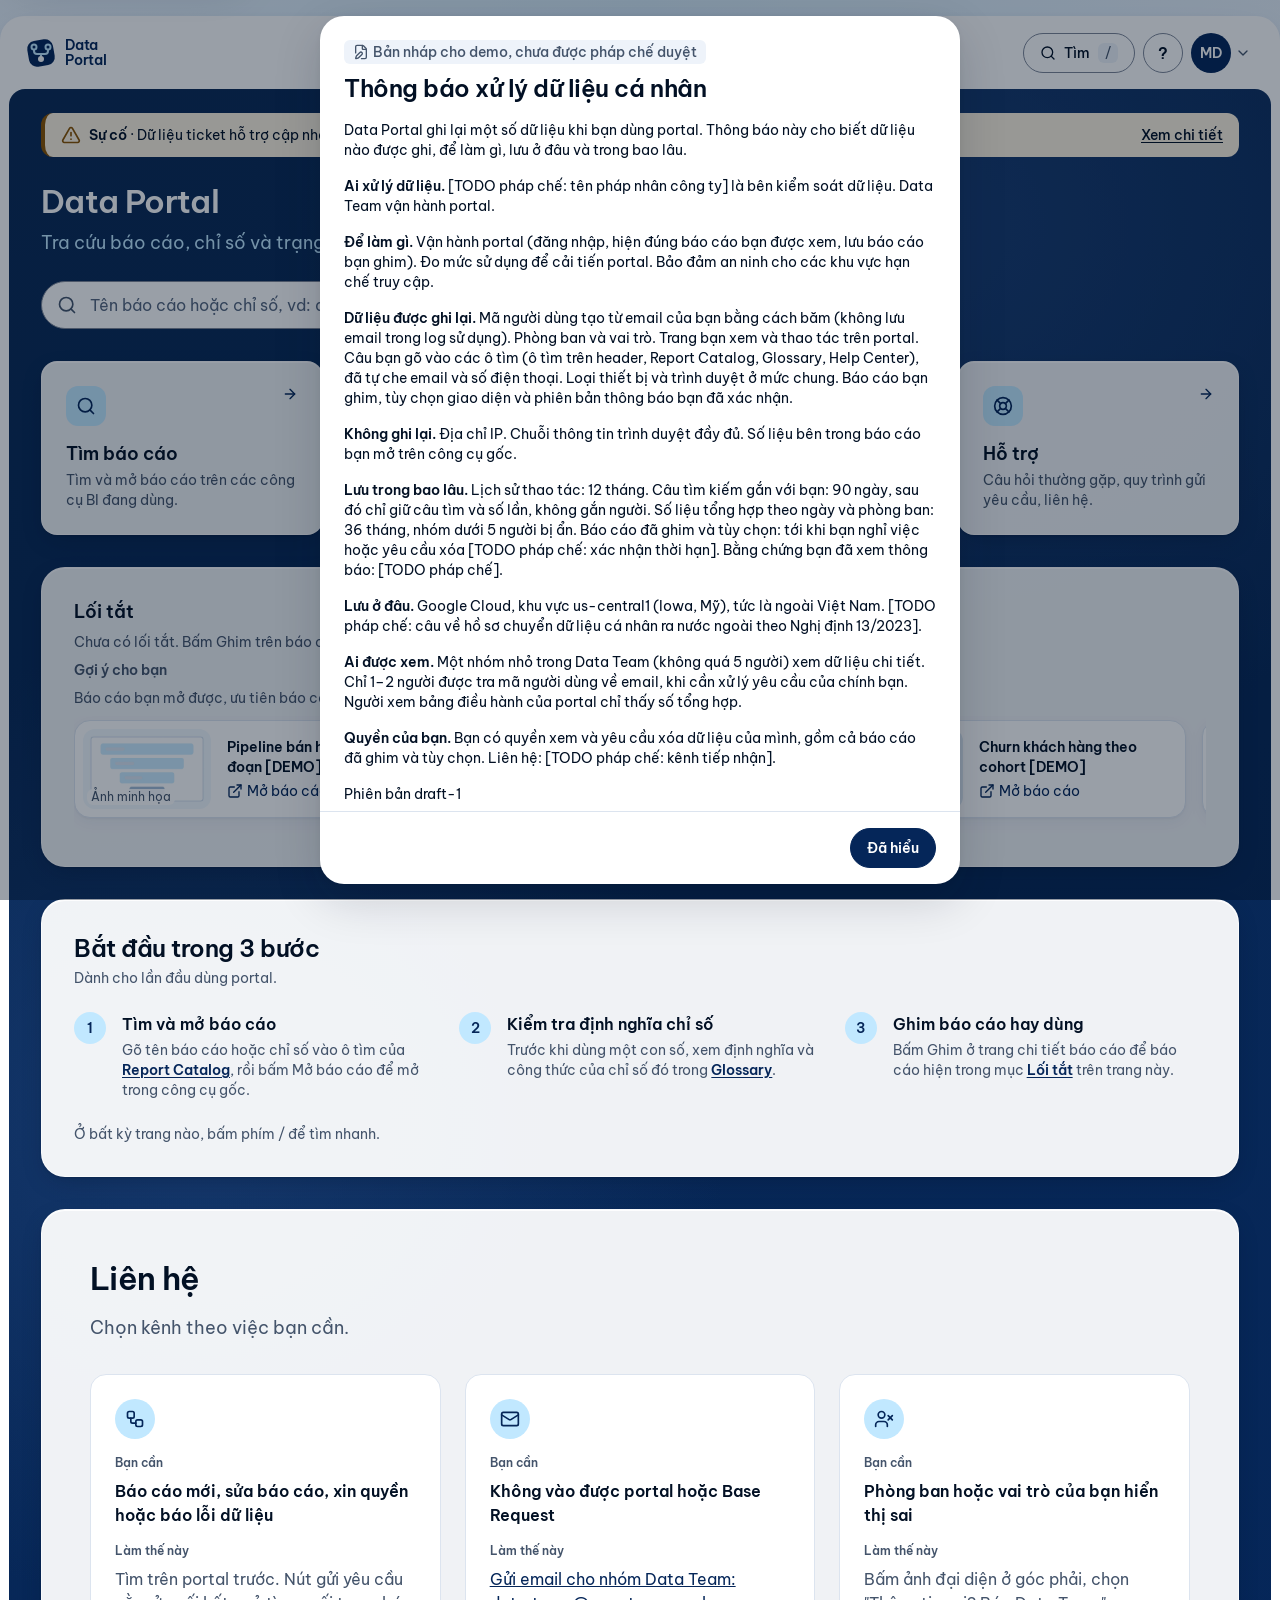
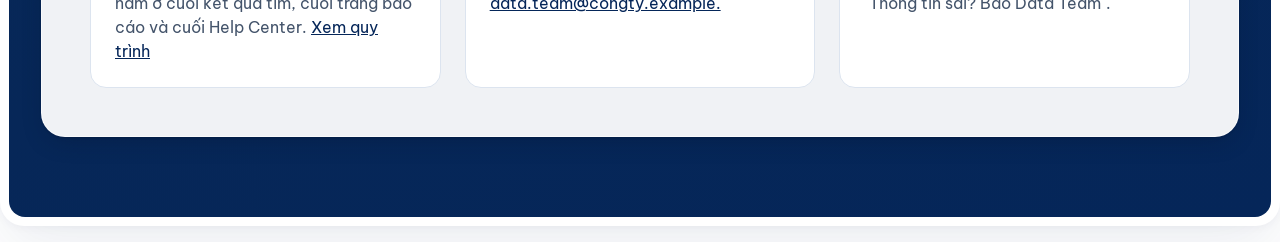
==== commit c4582933: "Full prototype on demo dataset (4 personas, blueprint images) Co-Authored-By: Claude Opus 5.5 <norep" ====
--- a/index.html
+++ b/index.html
@@ -7,7 +7,7 @@
     <meta name="referrer" content="no-referrer" />
     <link rel="icon" type="image/svg+xml" href="./assets/favicon-LpK0YqdS.svg" />
     <title>Data Portal</title>
-    <script type="module" crossorigin src="./assets/index-B3Zd-dQx.js"></script>
+    <script type="module" crossorigin src="./assets/index-BFTxBnlu.js"></script>
     <link rel="stylesheet" crossorigin href="./assets/index-C2v8ZZpq.css">
   </head>
   <body>
